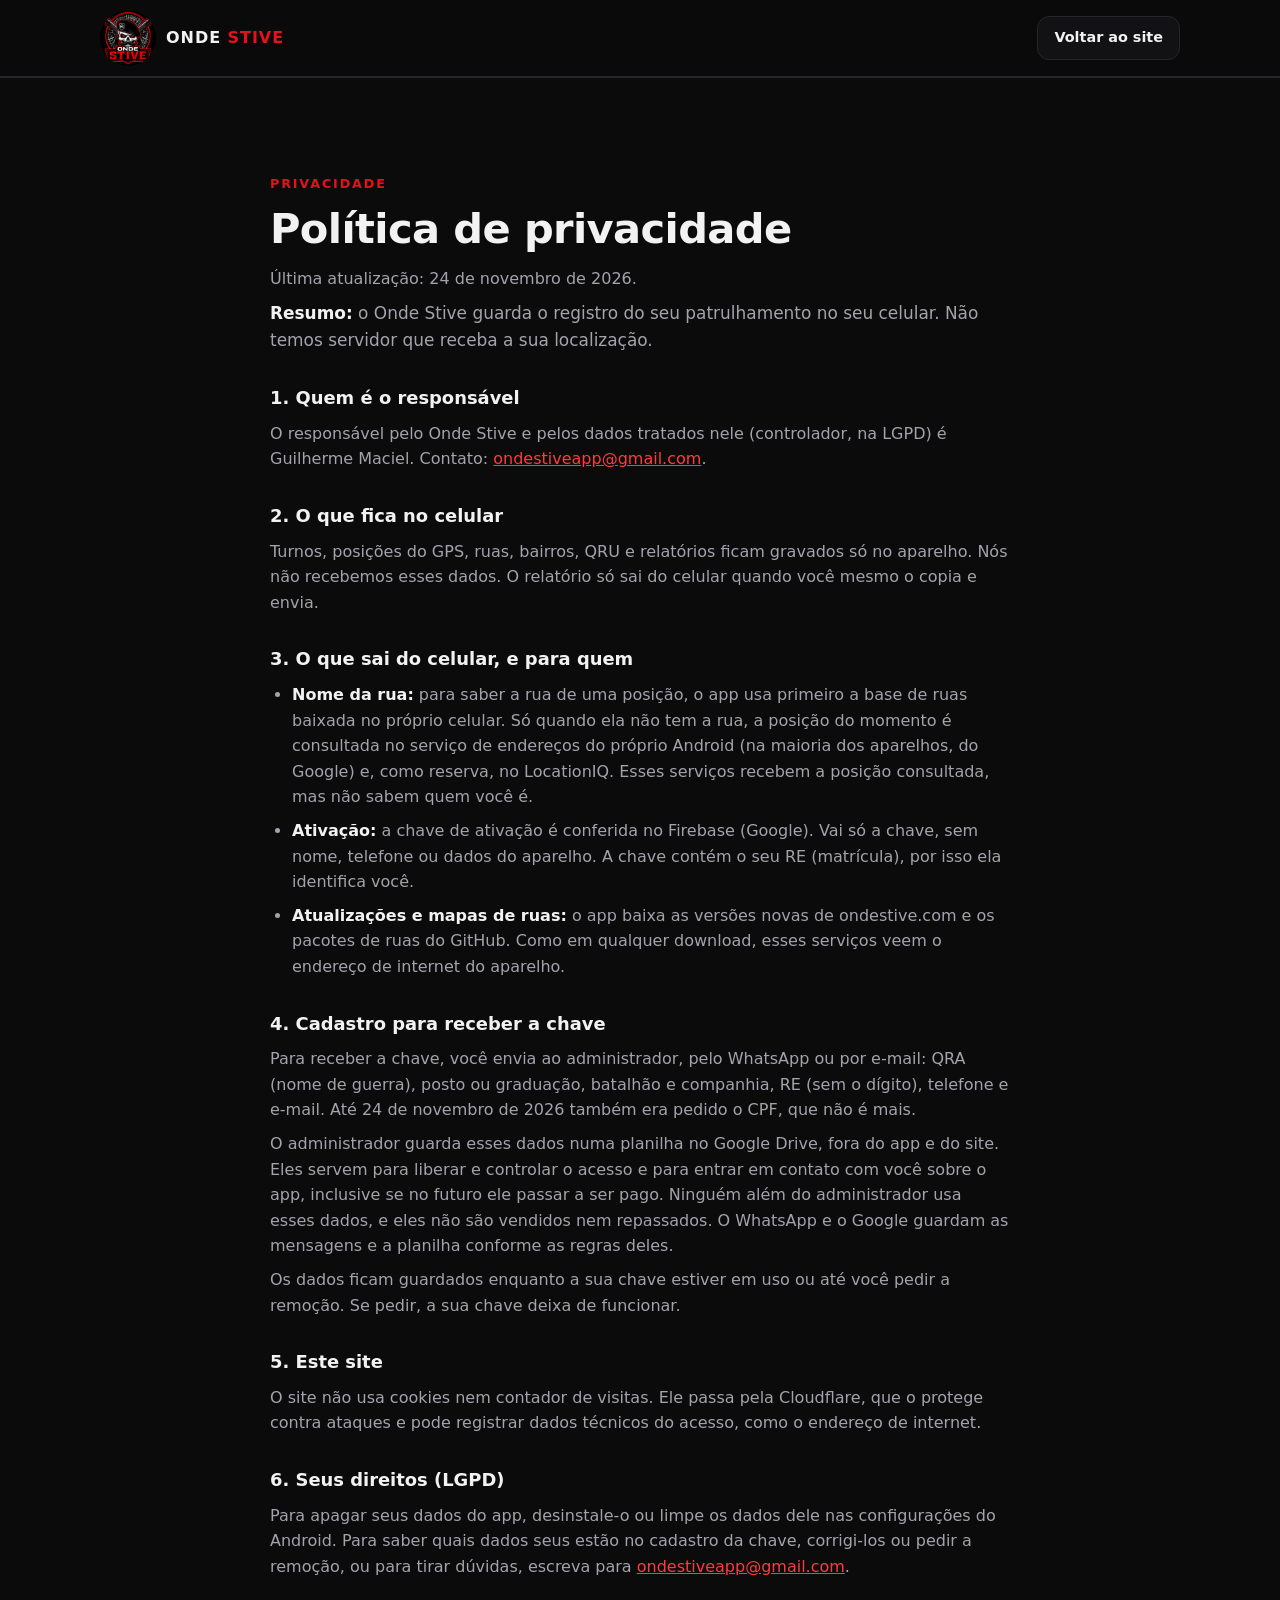
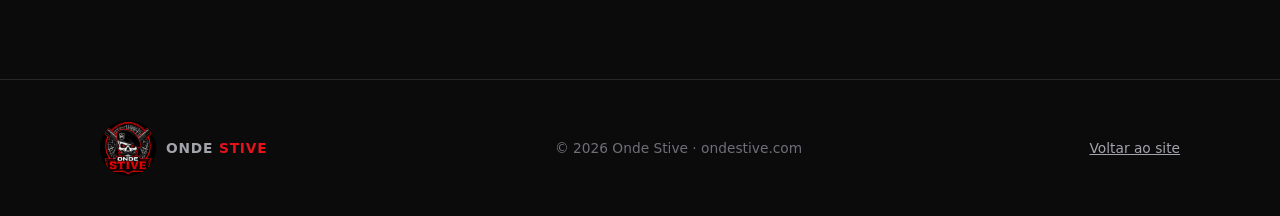
==== privacidade.html @ 18cfd22f "política de privacidade: cadastro da chave, RE e contato futuro" ====
<!DOCTYPE html>
<html lang="pt-BR">
<head>
<meta charset="utf-8">
<meta name="viewport" content="width=device-width, initial-scale=1">
<title>Política de privacidade — Onde Stive</title>
<meta name="description" content="Como o Onde Stive trata os dados: o registro do patrulhamento fica no seu celular.">
<meta name="theme-color" content="#0b0b0c">
<link rel="icon" type="image/png" href="[data-uri]">
<link rel="stylesheet" href="estilo.css?v=2">
</head>
<body>

<header class="nav">
  <div class="wrap">
    <a class="brand" href="/"><img src="[data-uri]" alt=""><span>Onde <b>Stive</b></span></a>
    <div class="nav-cta">
      <a class="btn btn-ghost btn-sm" href="/">Voltar ao site</a>
    </div>
  </div>
</header>

<section class="priv">
  <div class="wrap">
    <span class="kicker">Privacidade</span>
    <h2>Política de privacidade</h2>
    <p>Última atualização: 24 de novembro de 2026.</p>

    <p class="priv-sum"><b>Resumo:</b> o Onde Stive guarda o registro do seu patrulhamento no seu celular. Não temos servidor que receba a sua localização.</p>

    <h3>1. Quem é o responsável</h3>
    <p>O responsável pelo Onde Stive e pelos dados tratados nele (controlador, na LGPD) é Guilherme Maciel. Contato: <a href="mailto:ondestiveapp@gmail.com">ondestiveapp@gmail.com</a>.</p>

    <h3>2. O que fica no celular</h3>
    <p>Turnos, posições do GPS, ruas, bairros, QRU e relatórios ficam gravados só no aparelho. Nós não recebemos esses dados. O relatório só sai do celular quando você mesmo o copia e envia.</p>

    <h3>3. O que sai do celular, e para quem</h3>
    <ul>
      <li><b>Nome da rua:</b> para saber a rua de uma posição, o app usa primeiro a base de ruas baixada no próprio celular. Só quando ela não tem a rua, a posição do momento é consultada no serviço de endereços do próprio Android (na maioria dos aparelhos, do Google) e, como reserva, no LocationIQ. Esses serviços recebem a posição consultada, mas não sabem quem você é.</li>
      <li><b>Ativação:</b> a chave de ativação é conferida no Firebase (Google). Vai só a chave, sem nome, telefone ou dados do aparelho. A chave contém o seu RE (matrícula), por isso ela identifica você.</li>
      <li><b>Atualizações e mapas de ruas:</b> o app baixa as versões novas de ondestive.com e os pacotes de ruas do GitHub. Como em qualquer download, esses serviços veem o endereço de internet do aparelho.</li>
    </ul>

    <h3>4. Cadastro para receber a chave</h3>
    <p>Para receber a chave, você envia ao administrador, pelo WhatsApp ou por e-mail: QRA (nome de guerra), posto ou graduação, batalhão e companhia, RE (sem o dígito), telefone e e-mail. Até 24 de novembro de 2026 também era pedido o CPF, que não é mais.</p>
    <p>O administrador guarda esses dados numa planilha no Google Drive, fora do app e do site. Eles servem para liberar e controlar o acesso e para entrar em contato com você sobre o app, inclusive se no futuro ele passar a ser pago. Ninguém além do administrador usa esses dados, e eles não são vendidos nem repassados. O WhatsApp e o Google guardam as mensagens e a planilha conforme as regras deles.</p>
    <p>Os dados ficam guardados enquanto a sua chave estiver em uso ou até você pedir a remoção. Se pedir, a sua chave deixa de funcionar.</p>

    <h3>5. Este site</h3>
    <p>O site não usa cookies nem contador de visitas. Ele passa pela Cloudflare, que o protege contra ataques e pode registrar dados técnicos do acesso, como o endereço de internet.</p>

    <h3>6. Seus direitos (LGPD)</h3>
    <p>Para apagar seus dados do app, desinstale-o ou limpe os dados dele nas configurações do Android. Para saber quais dados seus estão no cadastro da chave, corrigi-los ou pedir a remoção, ou para tirar dúvidas, escreva para <a href="mailto:ondestiveapp@gmail.com">ondestiveapp@gmail.com</a>.</p>
  </div>
</section>

<footer>
  <div class="wrap">
    <a class="brand" href="/"><img src="[data-uri]" alt=""><span>Onde <b>Stive</b></span></a>
    <div>© <span id="ano">2026</span> Onde Stive · ondestive.com</div>
    <div><a href="/">Voltar ao site</a></div>
  </div>
</footer>
<script src="site.js?v=2"></script>
</body>
</html>
---- estilo.css ----
:root{
  --bg:#0b0b0c; --bg2:#121214; --card:#17171a; --line:#26262b;
  --red:#e3121b; --red2:#ff3b3b; --redsoft:rgba(227,18,27,.12);
  --text:#f2f2f3; --muted:#a3a3ab; --dim:#6f6f78;
  --radius:16px;
  --mono:ui-monospace,SFMono-Regular,Menlo,Consolas,monospace;
}
*{box-sizing:border-box;margin:0;padding:0}
html{scroll-behavior:smooth}
body{background:var(--bg);color:var(--text);font-family:system-ui,-apple-system,"Segoe UI",Roboto,Arial,sans-serif;line-height:1.6;-webkit-font-smoothing:antialiased}
a{color:inherit}
img{max-width:100%;display:block}
.wrap{max-width:1120px;margin:0 auto;padding:0 20px}

/* NAV */
header.nav{position:sticky;top:0;z-index:50;background:rgba(11,11,12,.86);backdrop-filter:blur(10px);border-bottom:1px solid var(--line)}
.nav .wrap{display:flex;align-items:center;justify-content:space-between;height:76px}
.brand{display:flex;align-items:center;gap:10px;text-decoration:none;font-weight:900;letter-spacing:.06em;text-transform:uppercase}
.brand img{width:56px;height:56px;border-radius:50%}
.brand span b{color:var(--red)}
.nav nav{display:flex;gap:26px}
.nav nav a{text-decoration:none;color:var(--muted);font-size:.94rem;font-weight:500}
.nav nav a:hover{color:var(--text)}
.btn{display:inline-flex;align-items:center;gap:10px;padding:14px 24px;border-radius:12px;font-weight:700;text-decoration:none;border:1px solid transparent;transition:.2s;font-size:1rem;cursor:pointer}
.btn-red{background:var(--red);color:#fff;box-shadow:0 10px 30px -10px rgba(227,18,27,.7)}
.btn-red:hover{background:var(--red2);transform:translateY(-1px)}
.btn-ghost{border-color:var(--line);color:var(--text);background:var(--bg2)}
.btn-ghost:hover{border-color:#3a3a42}
.btn-sm{padding:9px 16px;font-size:.9rem}
@media(max-width:820px){.nav nav{display:none}}
.nav-cta{display:flex;gap:8px}
@media(max-width:480px){.brand img{width:48px;height:48px}.nav-cta .btn-red{display:none}.nav-cta .btn-sm{padding:8px 12px;font-size:.85rem}}

/* HERO */
.hero{position:relative;overflow:hidden;padding:72px 0 80px}
.hero::before{content:"";position:absolute;inset:0;background:
  radial-gradient(600px 400px at 85% 20%,rgba(227,18,27,.22),transparent 70%),
  repeating-linear-gradient(0deg,transparent 0 47px,rgba(255,255,255,.035) 47px 48px),
  repeating-linear-gradient(90deg,transparent 0 47px,rgba(255,255,255,.035) 47px 48px);pointer-events:none}
.hero .wrap{position:relative;display:grid;grid-template-columns:1.1fr .9fr;gap:56px;align-items:center}
.tag{display:inline-flex;align-items:center;gap:8px;padding:6px 12px;border:1px solid rgba(227,18,27,.45);background:var(--redsoft);color:#ffb3b3;border-radius:999px;font-size:.8rem;font-weight:600;letter-spacing:.04em;text-transform:uppercase}
.dot{width:8px;height:8px;border-radius:50%;background:var(--red2);box-shadow:0 0 0 0 rgba(255,59,59,.7);animation:pulse 1.8s infinite}
@keyframes pulse{70%{box-shadow:0 0 0 10px rgba(255,59,59,0)}100%{box-shadow:0 0 0 0 rgba(255,59,59,0)}}
h1{font-size:clamp(2.3rem,5.4vw,3.9rem);line-height:1.05;font-weight:900;letter-spacing:-.02em;margin:18px 0 18px}
h1 em{font-style:normal;color:var(--red)}
.lead{font-size:1.15rem;color:var(--muted);max-width:540px}
.cta{display:flex;flex-wrap:wrap;gap:12px;margin:30px 0 16px}
.meta{font-size:.86rem;color:var(--dim)}
.meta b{color:var(--muted);font-weight:600}

/* PHONE */
.phone{width:300px;margin:0 auto;border-radius:42px;padding:12px;background:#1c1c20;border:1px solid #2e2e35;box-shadow:0 40px 80px -30px rgba(0,0,0,.9),0 0 0 6px #0e0e10}
.screen{border-radius:32px;background:#0f0f11;overflow:hidden;min-height:560px;position:relative}
.notch{height:26px;display:flex;justify-content:center;align-items:center}
.notch i{width:90px;height:20px;background:#000;border-radius:0 0 14px 14px;display:block;margin-top:-6px}
.scr{padding:14px 16px 18px;font-size:.82rem}
.scr-top{display:flex;justify-content:space-between;align-items:center;margin-bottom:14px}
.live{display:flex;align-items:center;gap:7px;color:#ff9c9c;font-weight:700;font-size:.78rem;letter-spacing:.05em;text-transform:uppercase}
.timer{font-family:var(--mono);color:var(--muted);font-size:.8rem}
.panel{background:#18181c;border:1px solid #26262c;border-radius:14px;padding:12px 13px;margin-bottom:10px}
.panel small{display:block;color:var(--dim);font-size:.66rem;letter-spacing:.08em;text-transform:uppercase;font-weight:700;margin-bottom:3px}
.panel .big{font-weight:800;font-size:1.02rem}
.panel .sub{color:var(--muted);font-size:.74rem}
.panel.red{border-color:rgba(227,18,27,.5);background:linear-gradient(180deg,rgba(227,18,27,.14),rgba(227,18,27,.04))}
.row2{display:grid;grid-template-columns:1fr 1fr;gap:10px}
.hours{list-style:none}
.hours li{display:flex;justify-content:space-between;gap:8px;padding:6px 0;border-bottom:1px dashed #2a2a30;font-size:.76rem}
.hours li:last-child{border:0}
.hours span:first-child{font-family:var(--mono);color:var(--red2);flex:0 0 auto}
.hours span:last-child{color:var(--muted);text-align:right}
.scr-btn{margin-top:12px;background:var(--red);color:#fff;text-align:center;font-weight:800;border-radius:12px;padding:11px;font-size:.84rem}

/* SECTIONS */
section{padding:92px 0;border-top:1px solid var(--line)}
.kicker{color:var(--red);font-weight:800;letter-spacing:.14em;text-transform:uppercase;font-size:.8rem}
h2{font-size:clamp(1.8rem,3.6vw,2.6rem);line-height:1.12;font-weight:900;letter-spacing:-.015em;margin:10px 0 14px}
.sec-lead{color:var(--muted);max-width:640px;font-size:1.06rem}
.grid3{display:grid;grid-template-columns:repeat(3,1fr);gap:18px;margin-top:44px}
.grid2{display:grid;grid-template-columns:1fr 1fr;gap:18px}
.card{background:var(--card);border:1px solid var(--line);border-radius:var(--radius);padding:26px;transition:.25s}
.card:hover{border-color:#3a2a2b;transform:translateY(-2px)}
.ico{width:46px;height:46px;border-radius:12px;background:var(--redsoft);border:1px solid rgba(227,18,27,.35);display:grid;place-items:center;margin-bottom:16px}
.ico svg{width:24px;height:24px;stroke:var(--red2);fill:none;stroke-width:2;stroke-linecap:round;stroke-linejoin:round}
.card h3{font-size:1.12rem;margin-bottom:6px}
.card p{color:var(--muted);font-size:.96rem}

/* STEPS */
.steps{counter-reset:s;display:grid;gap:14px;margin-top:44px}
.step{display:grid;grid-template-columns:64px 1fr;gap:18px;align-items:start;background:var(--card);border:1px solid var(--line);border-radius:var(--radius);padding:22px}
.step::before{counter-increment:s;content:counter(s,decimal-leading-zero);font-family:var(--mono);font-weight:800;font-size:1.5rem;color:var(--red);border-right:1px solid var(--line);height:100%;display:flex;align-items:center}
.step h3{font-size:1.08rem;margin-bottom:4px}
.step p{color:var(--muted);font-size:.96rem}

/* QRU */
.qru-wrap{display:grid;grid-template-columns:1fr 1fr;gap:48px;align-items:center}
.paper{background:#f4f1ea;color:#1b1b1b;border-radius:10px;padding:26px 24px;font-family:var(--mono);font-size:.8rem;line-height:1.7;box-shadow:0 30px 60px -25px rgba(0,0,0,.9);transform:rotate(-1.2deg);position:relative}
.paper::after{content:"EXEMPLO";position:absolute;top:18px;right:18px;border:2px solid #c0121a;color:#c0121a;padding:2px 8px;font-weight:800;font-size:.7rem;letter-spacing:.12em;transform:rotate(8deg);opacity:.75}
.paper h4{font-size:.95rem;letter-spacing:.12em;text-align:center;border-bottom:2px solid #1b1b1b;padding-bottom:8px;margin-bottom:12px}
.paper .sep{border-top:1px dashed #9a958a;margin:10px 0}
.paper b{font-weight:800}
.checks{list-style:none;margin-top:24px;display:grid;gap:12px}
.checks li{display:flex;gap:12px;color:var(--muted)}
.checks li::before{content:"";flex:0 0 22px;height:22px;border-radius:6px;background:var(--redsoft) url("data:image/svg+xml,%3Csvg xmlns='http://www.w3.org/2000/svg' viewBox='0 0 24 24' fill='none' stroke='%23ff3b3b' stroke-width='3' stroke-linecap='round' stroke-linejoin='round'%3E%3Cpath d='M5 12l5 5L20 7'/%3E%3C/svg%3E") center/14px no-repeat;border:1px solid rgba(227,18,27,.35);margin-top:2px}
.checks b{color:var(--text)}

/* REGIONS */
.chips{display:flex;flex-wrap:wrap;gap:10px;margin-top:28px}
.chip{padding:9px 15px;border-radius:999px;background:var(--bg2);border:1px solid var(--line);font-size:.92rem;font-weight:600}
.chip.on{border-color:rgba(227,18,27,.5);background:var(--redsoft)}
.note{margin-top:18px;color:var(--dim);font-size:.88rem}

/* INSTALL */
.install{background:linear-gradient(135deg,#1a0b0c,#121214 60%);border:1px solid #3a1c1e;border-radius:24px;padding:44px;display:grid;grid-template-columns:1fr 1fr;gap:40px}
.install ol{list-style:none;counter-reset:i;display:grid;gap:14px}
.install li{counter-increment:i;display:flex;gap:14px;color:var(--muted)}
.install li::before{content:counter(i);flex:0 0 28px;height:28px;border-radius:50%;background:var(--red);color:#fff;font-weight:800;display:grid;place-items:center;font-size:.85rem}
.install li b{color:var(--text)}
.dl-box{background:rgba(0,0,0,.35);border:1px solid var(--line);border-radius:18px;padding:28px;text-align:center;align-self:start}
.dl-box img{width:110px;height:110px;border-radius:50%;margin:0 auto 14px}
.dl-box .ver{font-family:var(--mono);color:var(--muted);font-size:.88rem;margin:6px 0 20px}
.dl-box .btn{width:100%;justify-content:center}
.dl-box small{display:block;color:var(--dim);margin-top:14px;font-size:.8rem}

/* FAQ */
.faq{margin-top:40px;display:grid;gap:12px;max-width:820px}
details{background:var(--card);border:1px solid var(--line);border-radius:14px;padding:0 22px}
details[open]{border-color:#3a2a2b}
summary{cursor:pointer;list-style:none;padding:18px 0;font-weight:700;display:flex;justify-content:space-between;gap:16px}
summary::-webkit-details-marker{display:none}
summary::after{content:"+";color:var(--red);font-size:1.4rem;line-height:1;transition:.2s}
details[open] summary::after{transform:rotate(45deg)}
details p{color:var(--muted);padding-bottom:18px;font-size:.96rem}

/* FOOTER */
footer{border-top:1px solid var(--line);padding:40px 0;color:var(--dim);font-size:.86rem}
footer .wrap{display:flex;flex-wrap:wrap;gap:20px;justify-content:space-between;align-items:center}
footer a{color:var(--muted)}

@media(max-width:900px){
  .hero .wrap,.qru-wrap,.install{grid-template-columns:1fr}
  .grid3{grid-template-columns:1fr 1fr}
  .install{padding:28px}
  .hero{padding:48px 0 64px}
}
@media(max-width:600px){
  .grid3,.grid2{grid-template-columns:1fr}
  section{padding:68px 0}
  .step{grid-template-columns:48px 1fr;gap:12px;padding:18px}
  .step::before{font-size:1.15rem}
  .phone{width:280px}
}
.panel .big.rua{font-size:.86rem}
.panel .big.hora{font-size:.86rem;font-family:var(--mono)}
.dl-box strong.nome{font-size:1.2rem}
.priv .wrap{max-width:780px}
.priv h3{font-size:1.12rem;margin:30px 0 8px}
.priv p,.priv li{color:var(--muted);margin:8px 0}
.priv ul{list-style:disc;padding-left:22px}
.priv b{color:var(--text)}
.priv a{color:var(--red2);text-decoration:underline}
.priv-sum{font-size:1.06rem}
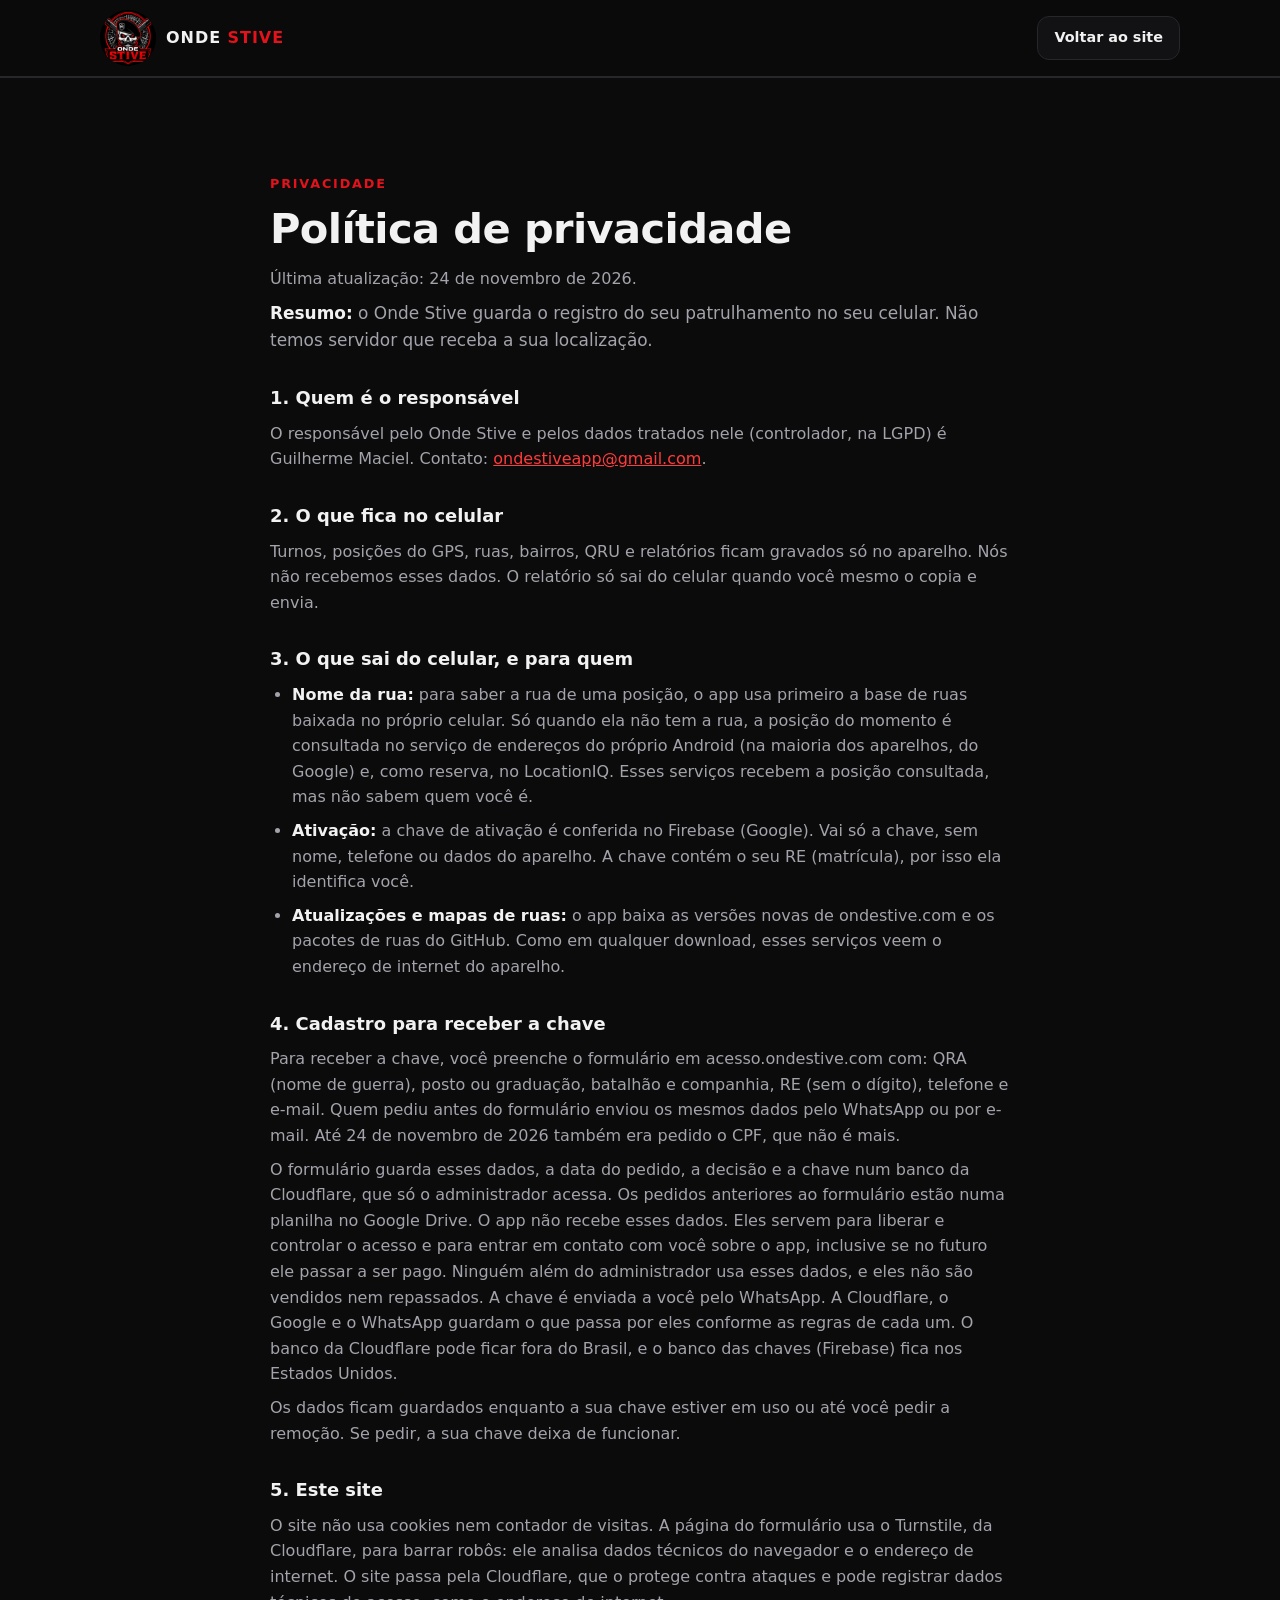
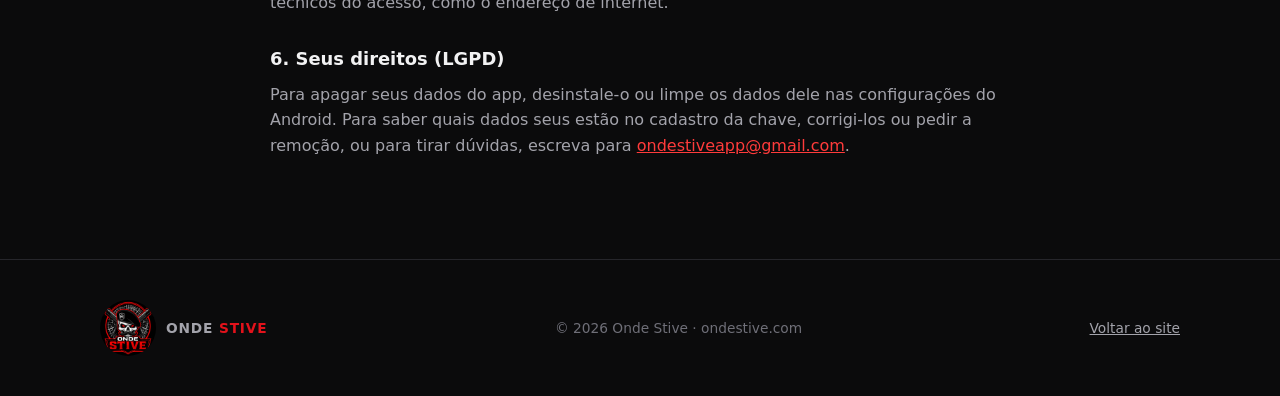
==== commit c5d286aa: "política de privacidade: formulário e painel" ====
--- a/privacidade.html
+++ b/privacidade.html
@@ -42,12 +42,12 @@
     </ul>
 
     <h3>4. Cadastro para receber a chave</h3>
-    <p>Para receber a chave, você envia ao administrador, pelo WhatsApp ou por e-mail: QRA (nome de guerra), posto ou graduação, batalhão e companhia, RE (sem o dígito), telefone e e-mail. Até 24 de novembro de 2026 também era pedido o CPF, que não é mais.</p>
-    <p>O administrador guarda esses dados numa planilha no Google Drive, fora do app e do site. Eles servem para liberar e controlar o acesso e para entrar em contato com você sobre o app, inclusive se no futuro ele passar a ser pago. Ninguém além do administrador usa esses dados, e eles não são vendidos nem repassados. O WhatsApp e o Google guardam as mensagens e a planilha conforme as regras deles.</p>
+    <p>Para receber a chave, você preenche o formulário em acesso.ondestive.com com: QRA (nome de guerra), posto ou graduação, batalhão e companhia, RE (sem o dígito), telefone e e-mail. Quem pediu antes do formulário enviou os mesmos dados pelo WhatsApp ou por e-mail. Até 24 de novembro de 2026 também era pedido o CPF, que não é mais.</p>
+    <p>O formulário guarda esses dados, a data do pedido, a decisão e a chave num banco da Cloudflare, que só o administrador acessa. Os pedidos anteriores ao formulário estão numa planilha no Google Drive. O app não recebe esses dados. Eles servem para liberar e controlar o acesso e para entrar em contato com você sobre o app, inclusive se no futuro ele passar a ser pago. Ninguém além do administrador usa esses dados, e eles não são vendidos nem repassados. A chave é enviada a você pelo WhatsApp. A Cloudflare, o Google e o WhatsApp guardam o que passa por eles conforme as regras de cada um. O banco da Cloudflare pode ficar fora do Brasil, e o banco das chaves (Firebase) fica nos Estados Unidos.</p>
     <p>Os dados ficam guardados enquanto a sua chave estiver em uso ou até você pedir a remoção. Se pedir, a sua chave deixa de funcionar.</p>
 
     <h3>5. Este site</h3>
-    <p>O site não usa cookies nem contador de visitas. Ele passa pela Cloudflare, que o protege contra ataques e pode registrar dados técnicos do acesso, como o endereço de internet.</p>
+    <p>O site não usa cookies nem contador de visitas. A página do formulário usa o Turnstile, da Cloudflare, para barrar robôs: ele analisa dados técnicos do navegador e o endereço de internet. O site passa pela Cloudflare, que o protege contra ataques e pode registrar dados técnicos do acesso, como o endereço de internet.</p>
 
     <h3>6. Seus direitos (LGPD)</h3>
     <p>Para apagar seus dados do app, desinstale-o ou limpe os dados dele nas configurações do Android. Para saber quais dados seus estão no cadastro da chave, corrigi-los ou pedir a remoção, ou para tirar dúvidas, escreva para <a href="mailto:ondestiveapp@gmail.com">ondestiveapp@gmail.com</a>.</p>
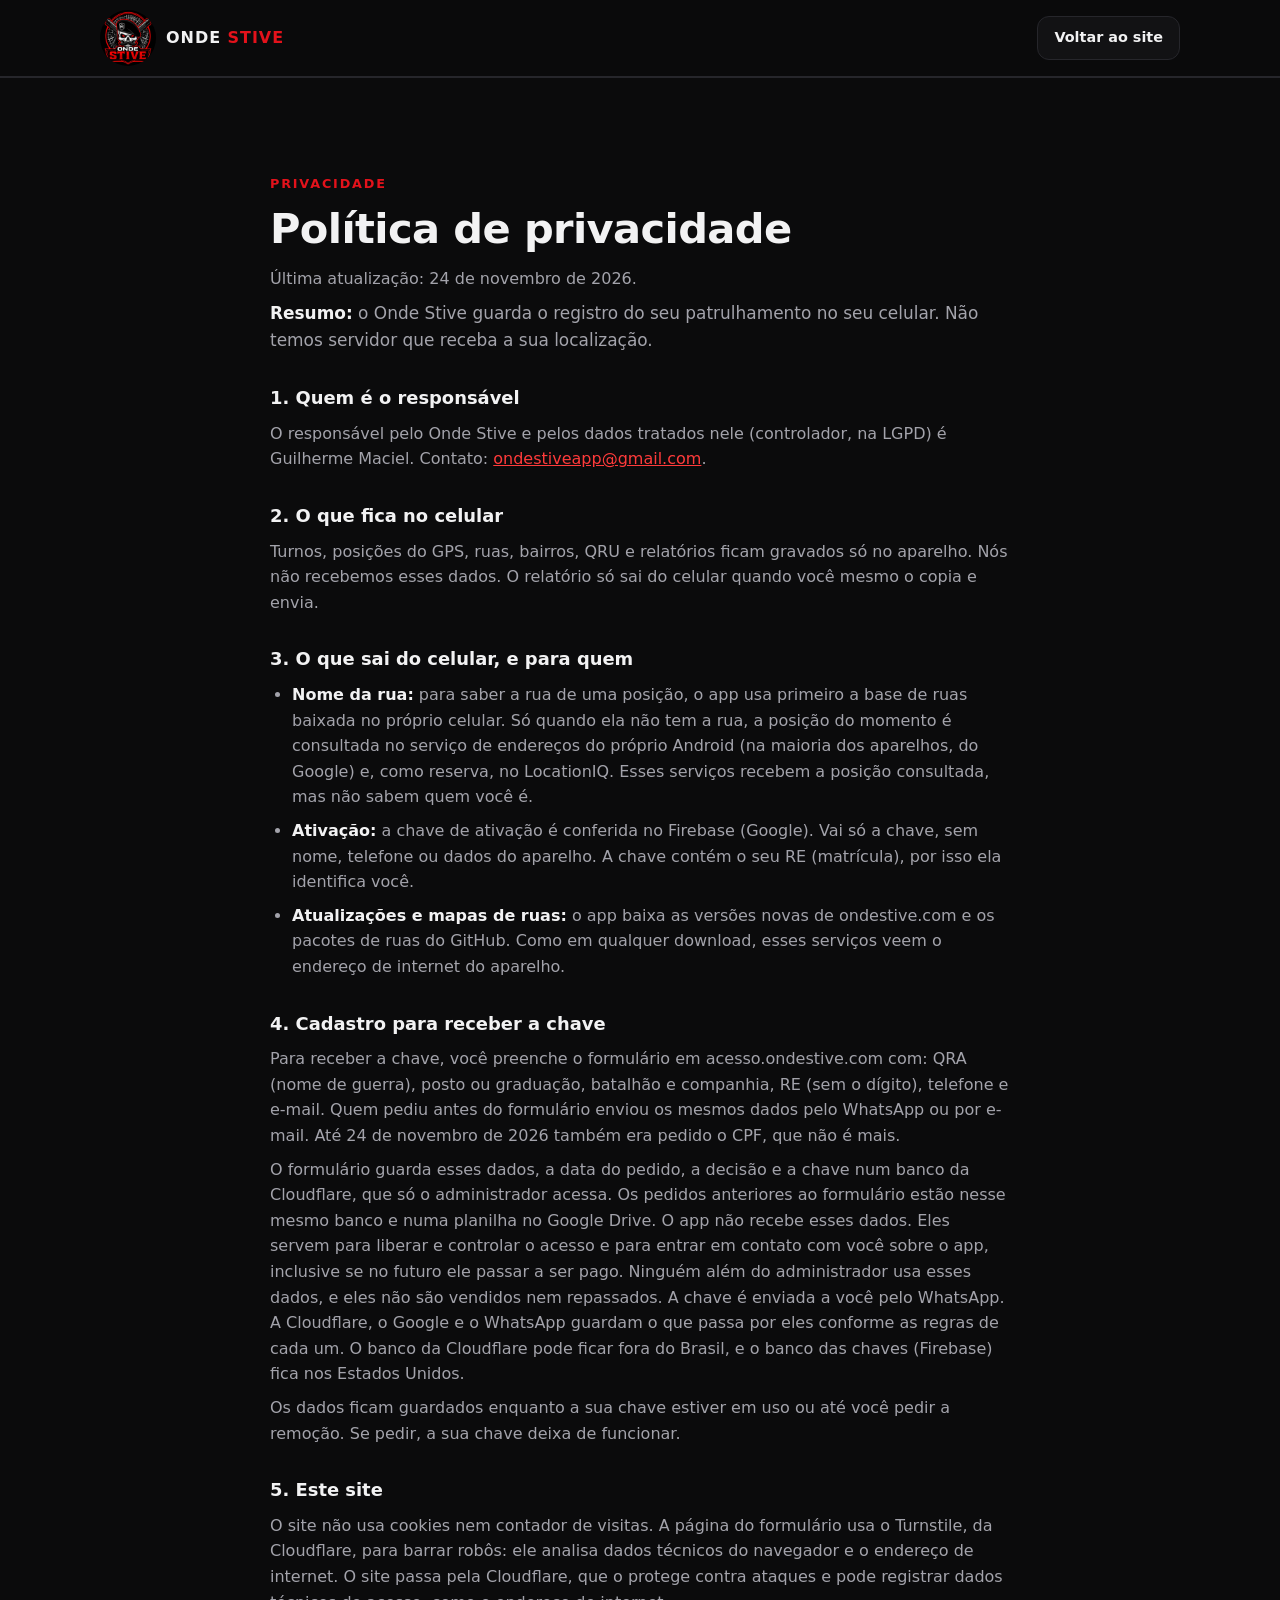
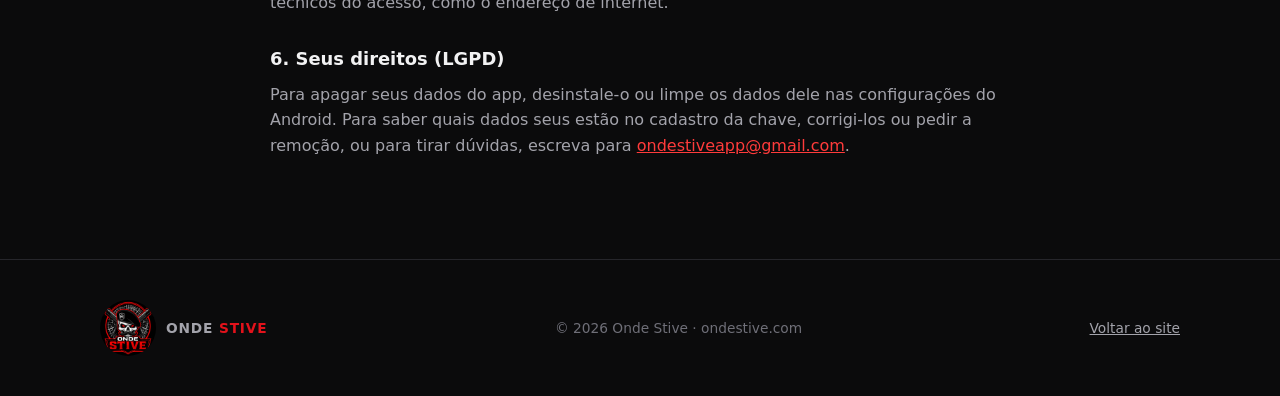
==== commit ac3ad541: "política: pedidos antigos também no banco" ====
--- a/privacidade.html
+++ b/privacidade.html
@@ -43,7 +43,7 @@
 
     <h3>4. Cadastro para receber a chave</h3>
     <p>Para receber a chave, você preenche o formulário em acesso.ondestive.com com: QRA (nome de guerra), posto ou graduação, batalhão e companhia, RE (sem o dígito), telefone e e-mail. Quem pediu antes do formulário enviou os mesmos dados pelo WhatsApp ou por e-mail. Até 24 de novembro de 2026 também era pedido o CPF, que não é mais.</p>
-    <p>O formulário guarda esses dados, a data do pedido, a decisão e a chave num banco da Cloudflare, que só o administrador acessa. Os pedidos anteriores ao formulário estão numa planilha no Google Drive. O app não recebe esses dados. Eles servem para liberar e controlar o acesso e para entrar em contato com você sobre o app, inclusive se no futuro ele passar a ser pago. Ninguém além do administrador usa esses dados, e eles não são vendidos nem repassados. A chave é enviada a você pelo WhatsApp. A Cloudflare, o Google e o WhatsApp guardam o que passa por eles conforme as regras de cada um. O banco da Cloudflare pode ficar fora do Brasil, e o banco das chaves (Firebase) fica nos Estados Unidos.</p>
+    <p>O formulário guarda esses dados, a data do pedido, a decisão e a chave num banco da Cloudflare, que só o administrador acessa. Os pedidos anteriores ao formulário estão nesse mesmo banco e numa planilha no Google Drive. O app não recebe esses dados. Eles servem para liberar e controlar o acesso e para entrar em contato com você sobre o app, inclusive se no futuro ele passar a ser pago. Ninguém além do administrador usa esses dados, e eles não são vendidos nem repassados. A chave é enviada a você pelo WhatsApp. A Cloudflare, o Google e o WhatsApp guardam o que passa por eles conforme as regras de cada um. O banco da Cloudflare pode ficar fora do Brasil, e o banco das chaves (Firebase) fica nos Estados Unidos.</p>
     <p>Os dados ficam guardados enquanto a sua chave estiver em uso ou até você pedir a remoção. Se pedir, a sua chave deixa de funcionar.</p>
 
     <h3>5. Este site</h3>
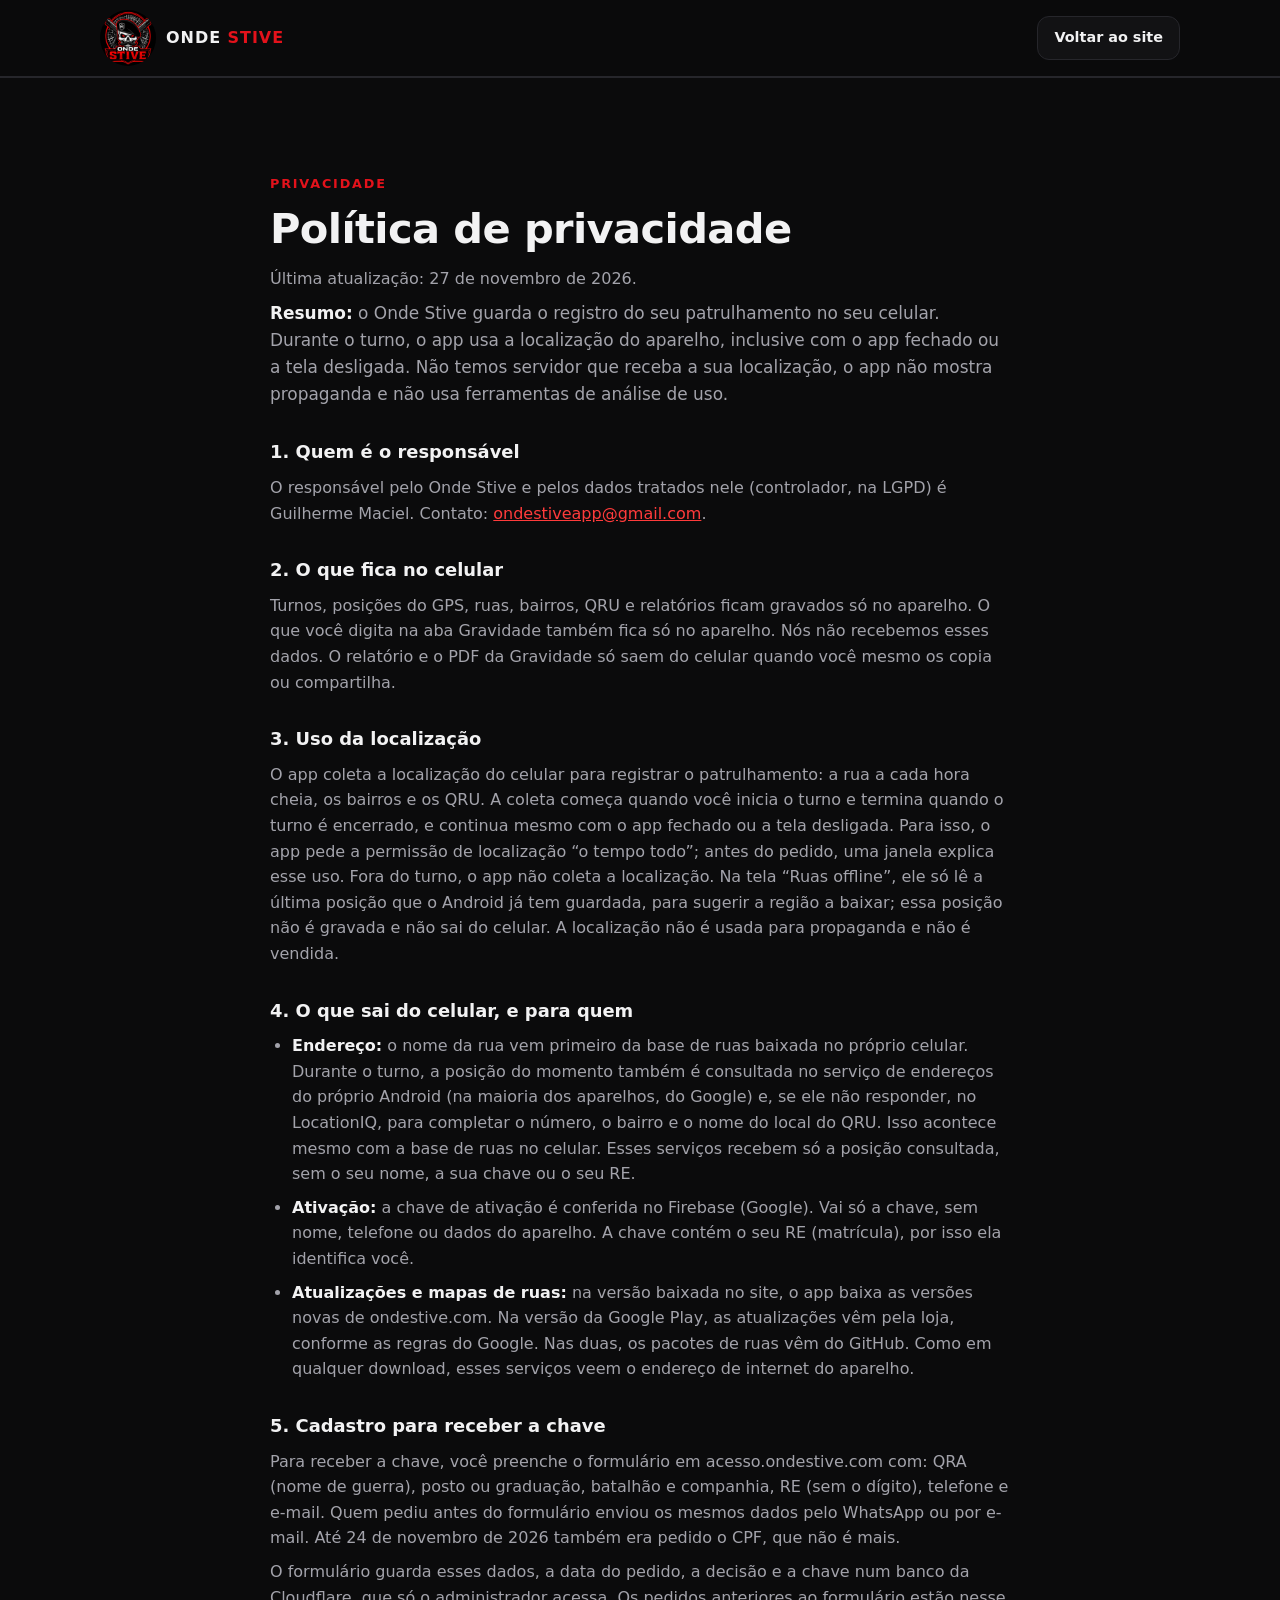
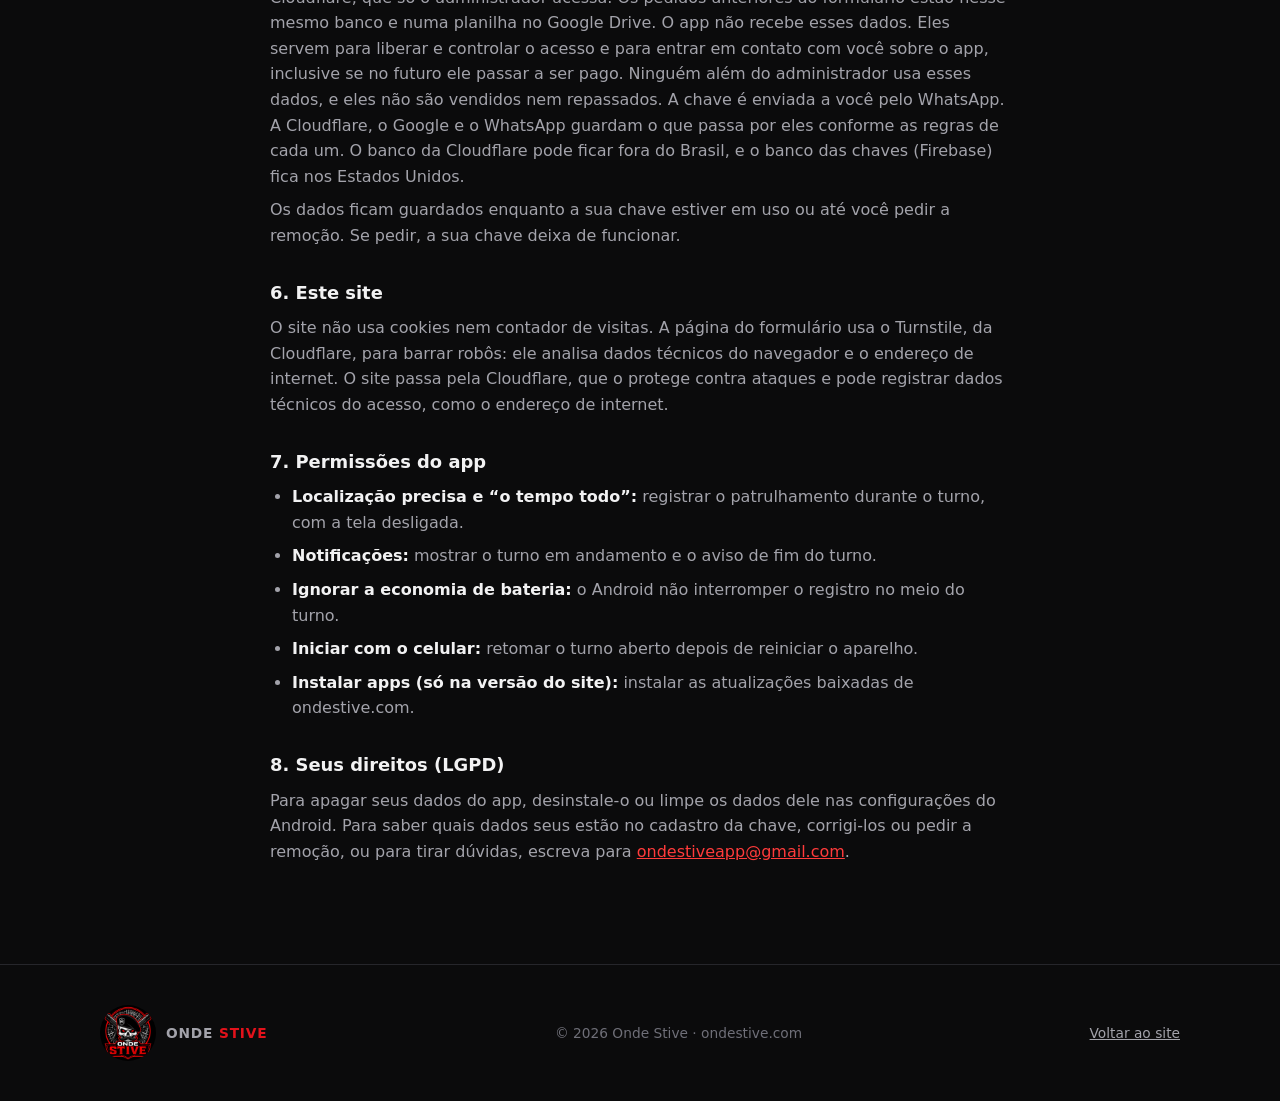
==== commit b305ae7a: "política: uso da localização e permissões do app (Google Play)" ====
--- a/privacidade.html
+++ b/privacidade.html
@@ -24,32 +24,44 @@
   <div class="wrap">
     <span class="kicker">Privacidade</span>
     <h2>Política de privacidade</h2>
-    <p>Última atualização: 24 de novembro de 2026.</p>
+    <p>Última atualização: 27 de novembro de 2026.</p>
 
-    <p class="priv-sum"><b>Resumo:</b> o Onde Stive guarda o registro do seu patrulhamento no seu celular. Não temos servidor que receba a sua localização.</p>
+    <p class="priv-sum"><b>Resumo:</b> o Onde Stive guarda o registro do seu patrulhamento no seu celular. Durante o turno, o app usa a localização do aparelho, inclusive com o app fechado ou a tela desligada. Não temos servidor que receba a sua localização, o app não mostra propaganda e não usa ferramentas de análise de uso.</p>
 
     <h3>1. Quem é o responsável</h3>
     <p>O responsável pelo Onde Stive e pelos dados tratados nele (controlador, na LGPD) é Guilherme Maciel. Contato: <a href="mailto:ondestiveapp@gmail.com">ondestiveapp@gmail.com</a>.</p>
 
     <h3>2. O que fica no celular</h3>
-    <p>Turnos, posições do GPS, ruas, bairros, QRU e relatórios ficam gravados só no aparelho. Nós não recebemos esses dados. O relatório só sai do celular quando você mesmo o copia e envia.</p>
+    <p>Turnos, posições do GPS, ruas, bairros, QRU e relatórios ficam gravados só no aparelho. O que você digita na aba Gravidade também fica só no aparelho. Nós não recebemos esses dados. O relatório e o PDF da Gravidade só saem do celular quando você mesmo os copia ou compartilha.</p>
 
-    <h3>3. O que sai do celular, e para quem</h3>
+    <h3>3. Uso da localização</h3>
+    <p>O app coleta a localização do celular para registrar o patrulhamento: a rua a cada hora cheia, os bairros e os QRU. A coleta começa quando você inicia o turno e termina quando o turno é encerrado, e continua mesmo com o app fechado ou a tela desligada. Para isso, o app pede a permissão de localização “o tempo todo”; antes do pedido, uma janela explica esse uso. Fora do turno, o app não coleta a localização. Na tela “Ruas offline”, ele só lê a última posição que o Android já tem guardada, para sugerir a região a baixar; essa posição não é gravada e não sai do celular. A localização não é usada para propaganda e não é vendida.</p>
+
+    <h3>4. O que sai do celular, e para quem</h3>
     <ul>
-      <li><b>Nome da rua:</b> para saber a rua de uma posição, o app usa primeiro a base de ruas baixada no próprio celular. Só quando ela não tem a rua, a posição do momento é consultada no serviço de endereços do próprio Android (na maioria dos aparelhos, do Google) e, como reserva, no LocationIQ. Esses serviços recebem a posição consultada, mas não sabem quem você é.</li>
+      <li><b>Endereço:</b> o nome da rua vem primeiro da base de ruas baixada no próprio celular. Durante o turno, a posição do momento também é consultada no serviço de endereços do próprio Android (na maioria dos aparelhos, do Google) e, se ele não responder, no LocationIQ, para completar o número, o bairro e o nome do local do QRU. Isso acontece mesmo com a base de ruas no celular. Esses serviços recebem só a posição consultada, sem o seu nome, a sua chave ou o seu RE.</li>
       <li><b>Ativação:</b> a chave de ativação é conferida no Firebase (Google). Vai só a chave, sem nome, telefone ou dados do aparelho. A chave contém o seu RE (matrícula), por isso ela identifica você.</li>
-      <li><b>Atualizações e mapas de ruas:</b> o app baixa as versões novas de ondestive.com e os pacotes de ruas do GitHub. Como em qualquer download, esses serviços veem o endereço de internet do aparelho.</li>
+      <li><b>Atualizações e mapas de ruas:</b> na versão baixada no site, o app baixa as versões novas de ondestive.com. Na versão da Google Play, as atualizações vêm pela loja, conforme as regras do Google. Nas duas, os pacotes de ruas vêm do GitHub. Como em qualquer download, esses serviços veem o endereço de internet do aparelho.</li>
     </ul>
 
-    <h3>4. Cadastro para receber a chave</h3>
+    <h3>5. Cadastro para receber a chave</h3>
     <p>Para receber a chave, você preenche o formulário em acesso.ondestive.com com: QRA (nome de guerra), posto ou graduação, batalhão e companhia, RE (sem o dígito), telefone e e-mail. Quem pediu antes do formulário enviou os mesmos dados pelo WhatsApp ou por e-mail. Até 24 de novembro de 2026 também era pedido o CPF, que não é mais.</p>
     <p>O formulário guarda esses dados, a data do pedido, a decisão e a chave num banco da Cloudflare, que só o administrador acessa. Os pedidos anteriores ao formulário estão nesse mesmo banco e numa planilha no Google Drive. O app não recebe esses dados. Eles servem para liberar e controlar o acesso e para entrar em contato com você sobre o app, inclusive se no futuro ele passar a ser pago. Ninguém além do administrador usa esses dados, e eles não são vendidos nem repassados. A chave é enviada a você pelo WhatsApp. A Cloudflare, o Google e o WhatsApp guardam o que passa por eles conforme as regras de cada um. O banco da Cloudflare pode ficar fora do Brasil, e o banco das chaves (Firebase) fica nos Estados Unidos.</p>
     <p>Os dados ficam guardados enquanto a sua chave estiver em uso ou até você pedir a remoção. Se pedir, a sua chave deixa de funcionar.</p>
 
-    <h3>5. Este site</h3>
+    <h3>6. Este site</h3>
     <p>O site não usa cookies nem contador de visitas. A página do formulário usa o Turnstile, da Cloudflare, para barrar robôs: ele analisa dados técnicos do navegador e o endereço de internet. O site passa pela Cloudflare, que o protege contra ataques e pode registrar dados técnicos do acesso, como o endereço de internet.</p>
 
-    <h3>6. Seus direitos (LGPD)</h3>
+    <h3>7. Permissões do app</h3>
+    <ul>
+      <li><b>Localização precisa e “o tempo todo”:</b> registrar o patrulhamento durante o turno, com a tela desligada.</li>
+      <li><b>Notificações:</b> mostrar o turno em andamento e o aviso de fim do turno.</li>
+      <li><b>Ignorar a economia de bateria:</b> o Android não interromper o registro no meio do turno.</li>
+      <li><b>Iniciar com o celular:</b> retomar o turno aberto depois de reiniciar o aparelho.</li>
+      <li><b>Instalar apps (só na versão do site):</b> instalar as atualizações baixadas de ondestive.com.</li>
+    </ul>
+
+    <h3>8. Seus direitos (LGPD)</h3>
     <p>Para apagar seus dados do app, desinstale-o ou limpe os dados dele nas configurações do Android. Para saber quais dados seus estão no cadastro da chave, corrigi-los ou pedir a remoção, ou para tirar dúvidas, escreva para <a href="mailto:ondestiveapp@gmail.com">ondestiveapp@gmail.com</a>.</p>
   </div>
 </section>
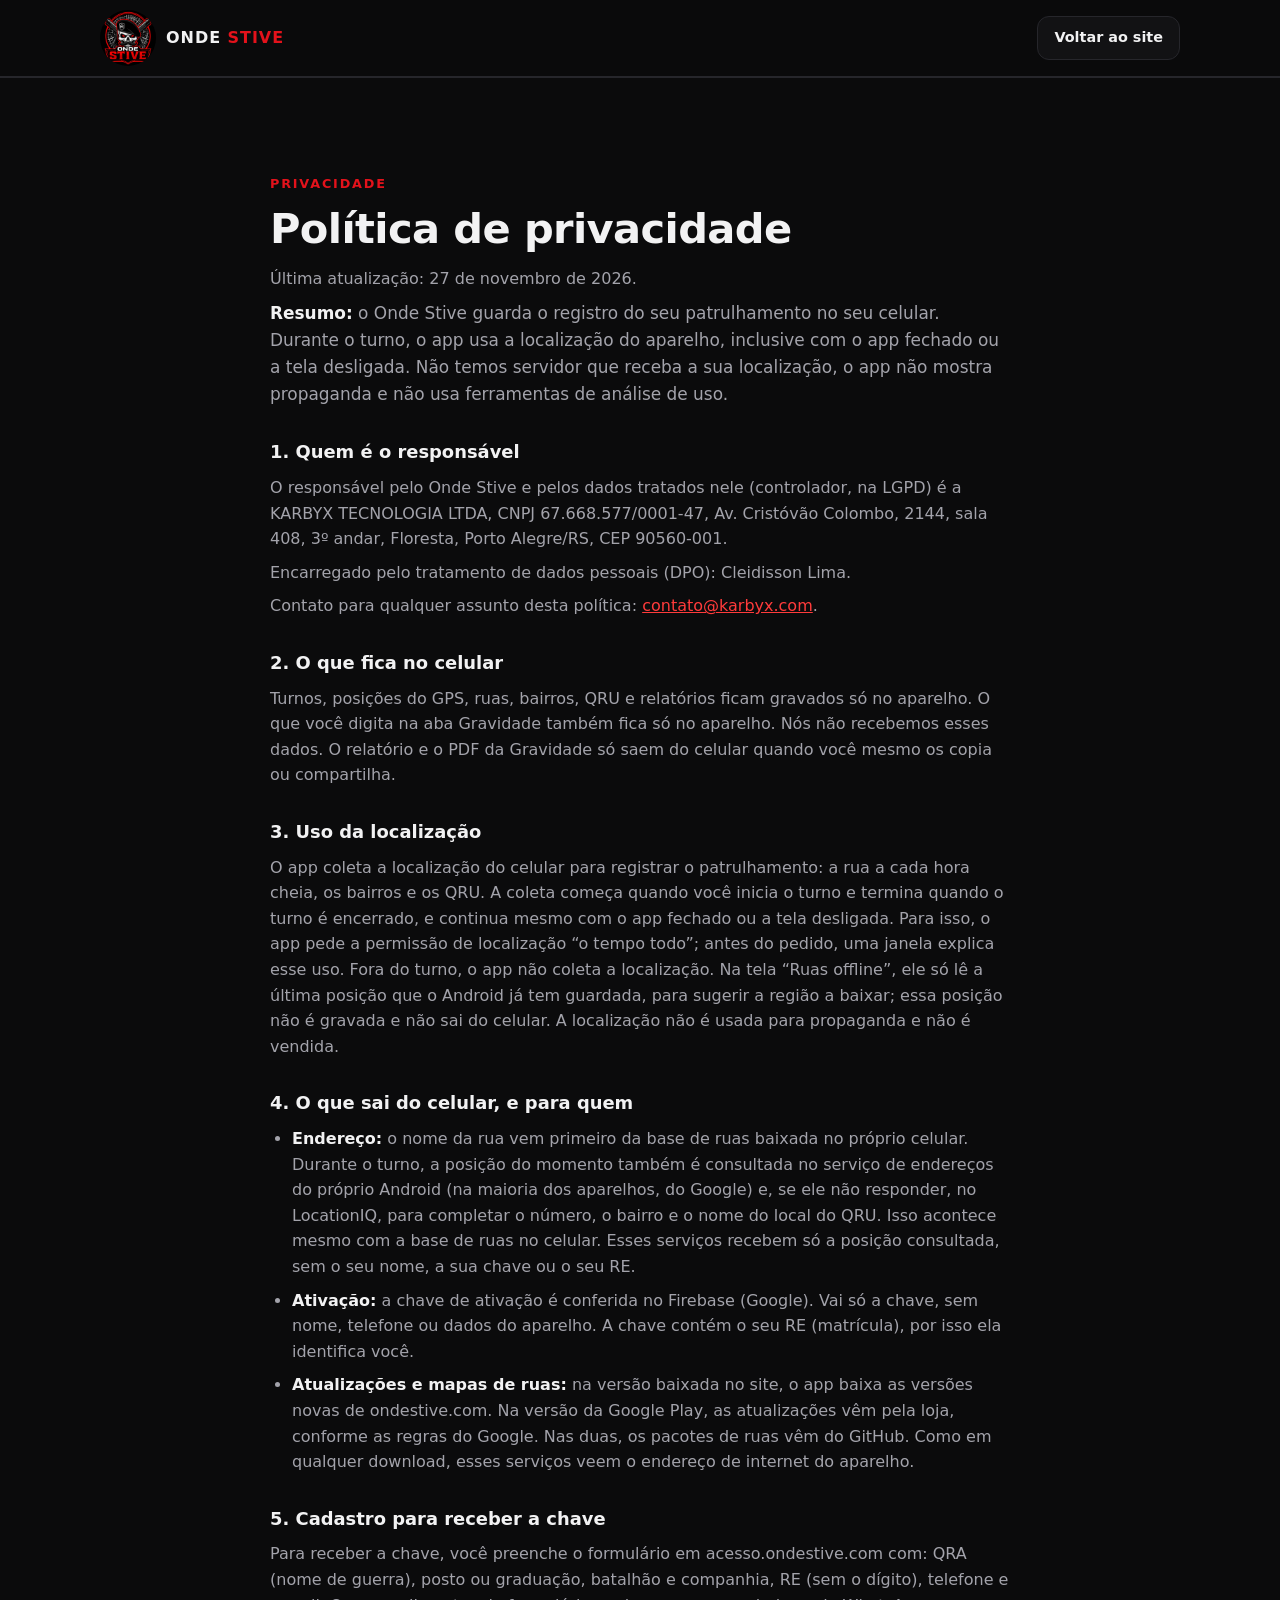
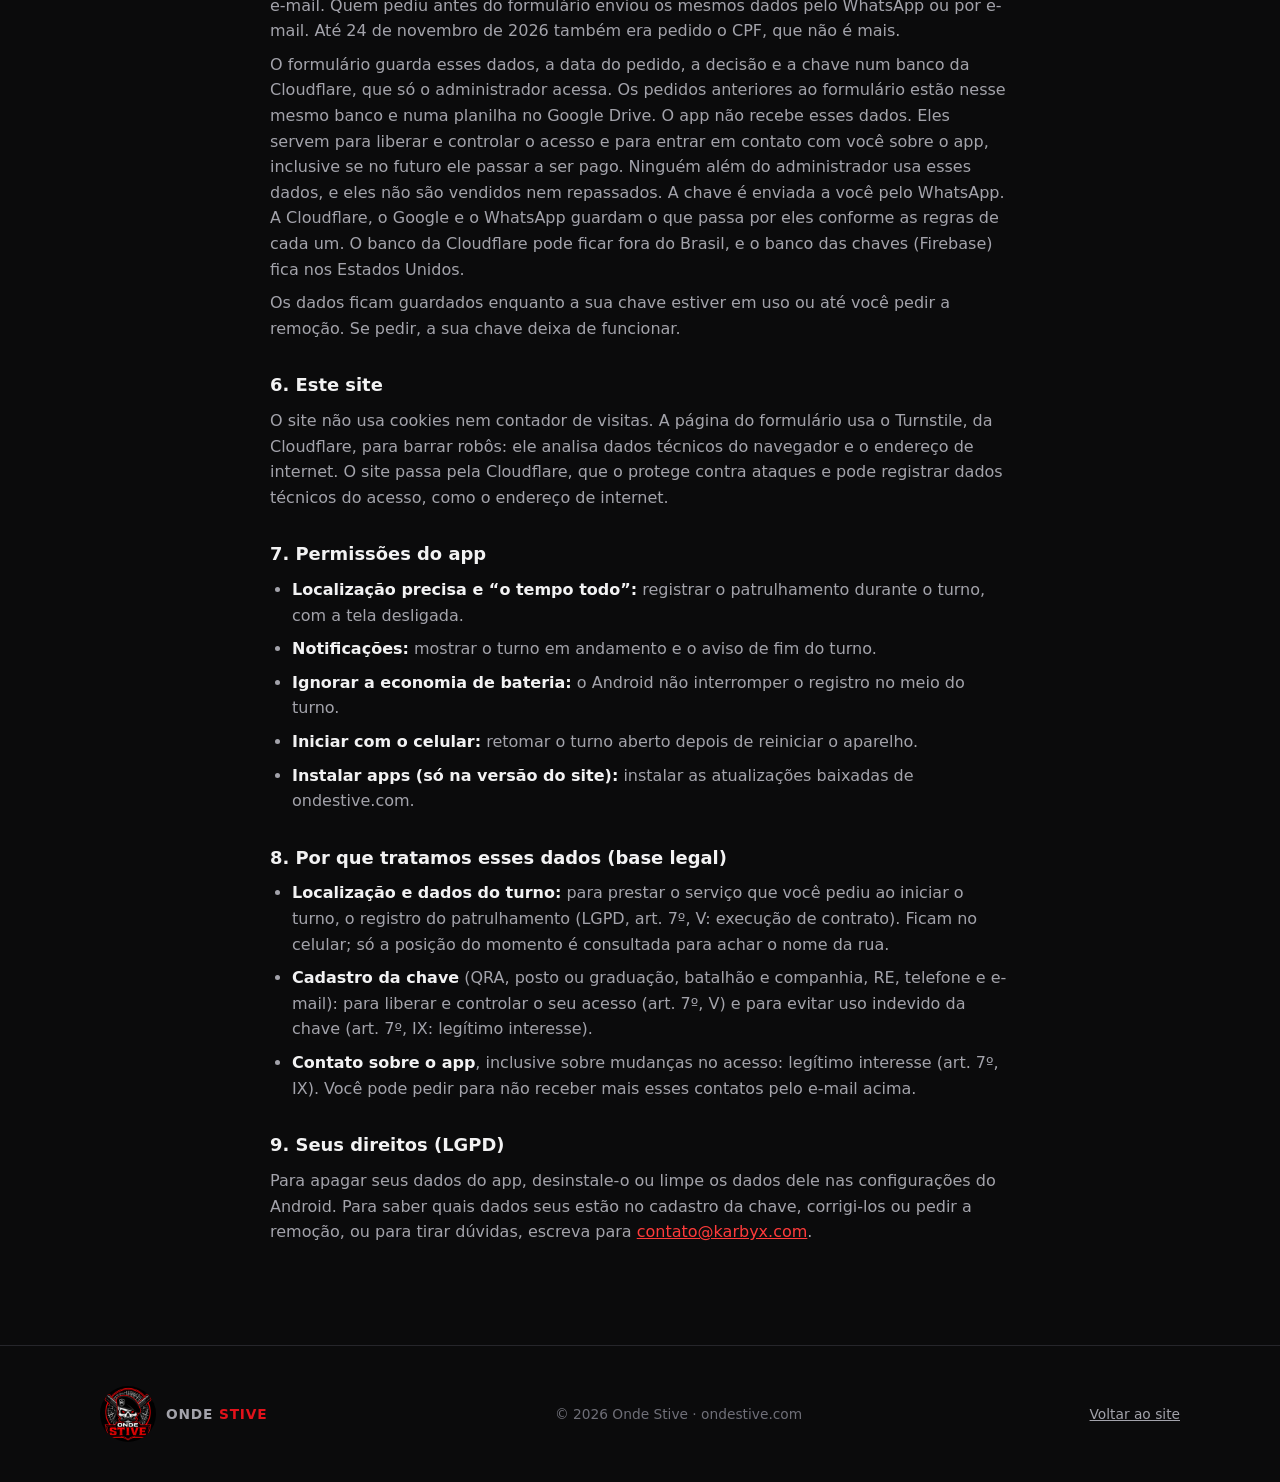
==== commit 687ccd14: "política: responsável KARBYX, contato e base legal" ====
--- a/privacidade.html
+++ b/privacidade.html
@@ -29,7 +29,9 @@
     <p class="priv-sum"><b>Resumo:</b> o Onde Stive guarda o registro do seu patrulhamento no seu celular. Durante o turno, o app usa a localização do aparelho, inclusive com o app fechado ou a tela desligada. Não temos servidor que receba a sua localização, o app não mostra propaganda e não usa ferramentas de análise de uso.</p>
 
     <h3>1. Quem é o responsável</h3>
-    <p>O responsável pelo Onde Stive e pelos dados tratados nele (controlador, na LGPD) é Guilherme Maciel. Contato: <a href="mailto:ondestiveapp@gmail.com">ondestiveapp@gmail.com</a>.</p>
+    <p>O responsável pelo Onde Stive e pelos dados tratados nele (controlador, na LGPD) é a KARBYX TECNOLOGIA LTDA, CNPJ 67.668.577/0001-47, Av. Cristóvão Colombo, 2144, sala 408, 3º andar, Floresta, Porto Alegre/RS, CEP 90560-001.</p>
+    <p>Encarregado pelo tratamento de dados pessoais (DPO): Cleidisson Lima.</p>
+    <p>Contato para qualquer assunto desta política: <a href="mailto:contato@karbyx.com">contato@karbyx.com</a>.</p>
 
     <h3>2. O que fica no celular</h3>
     <p>Turnos, posições do GPS, ruas, bairros, QRU e relatórios ficam gravados só no aparelho. O que você digita na aba Gravidade também fica só no aparelho. Nós não recebemos esses dados. O relatório e o PDF da Gravidade só saem do celular quando você mesmo os copia ou compartilha.</p>
@@ -61,8 +63,15 @@
       <li><b>Instalar apps (só na versão do site):</b> instalar as atualizações baixadas de ondestive.com.</li>
     </ul>
 
-    <h3>8. Seus direitos (LGPD)</h3>
-    <p>Para apagar seus dados do app, desinstale-o ou limpe os dados dele nas configurações do Android. Para saber quais dados seus estão no cadastro da chave, corrigi-los ou pedir a remoção, ou para tirar dúvidas, escreva para <a href="mailto:ondestiveapp@gmail.com">ondestiveapp@gmail.com</a>.</p>
+    <h3>8. Por que tratamos esses dados (base legal)</h3>
+    <ul>
+      <li><b>Localização e dados do turno:</b> para prestar o serviço que você pediu ao iniciar o turno, o registro do patrulhamento (LGPD, art. 7º, V: execução de contrato). Ficam no celular; só a posição do momento é consultada para achar o nome da rua.</li>
+      <li><b>Cadastro da chave</b> (QRA, posto ou graduação, batalhão e companhia, RE, telefone e e-mail): para liberar e controlar o seu acesso (art. 7º, V) e para evitar uso indevido da chave (art. 7º, IX: legítimo interesse).</li>
+      <li><b>Contato sobre o app</b>, inclusive sobre mudanças no acesso: legítimo interesse (art. 7º, IX). Você pode pedir para não receber mais esses contatos pelo e-mail acima.</li>
+    </ul>
+
+    <h3>9. Seus direitos (LGPD)</h3>
+    <p>Para apagar seus dados do app, desinstale-o ou limpe os dados dele nas configurações do Android. Para saber quais dados seus estão no cadastro da chave, corrigi-los ou pedir a remoção, ou para tirar dúvidas, escreva para <a href="mailto:contato@karbyx.com">contato@karbyx.com</a>.</p>
   </div>
 </section>
 
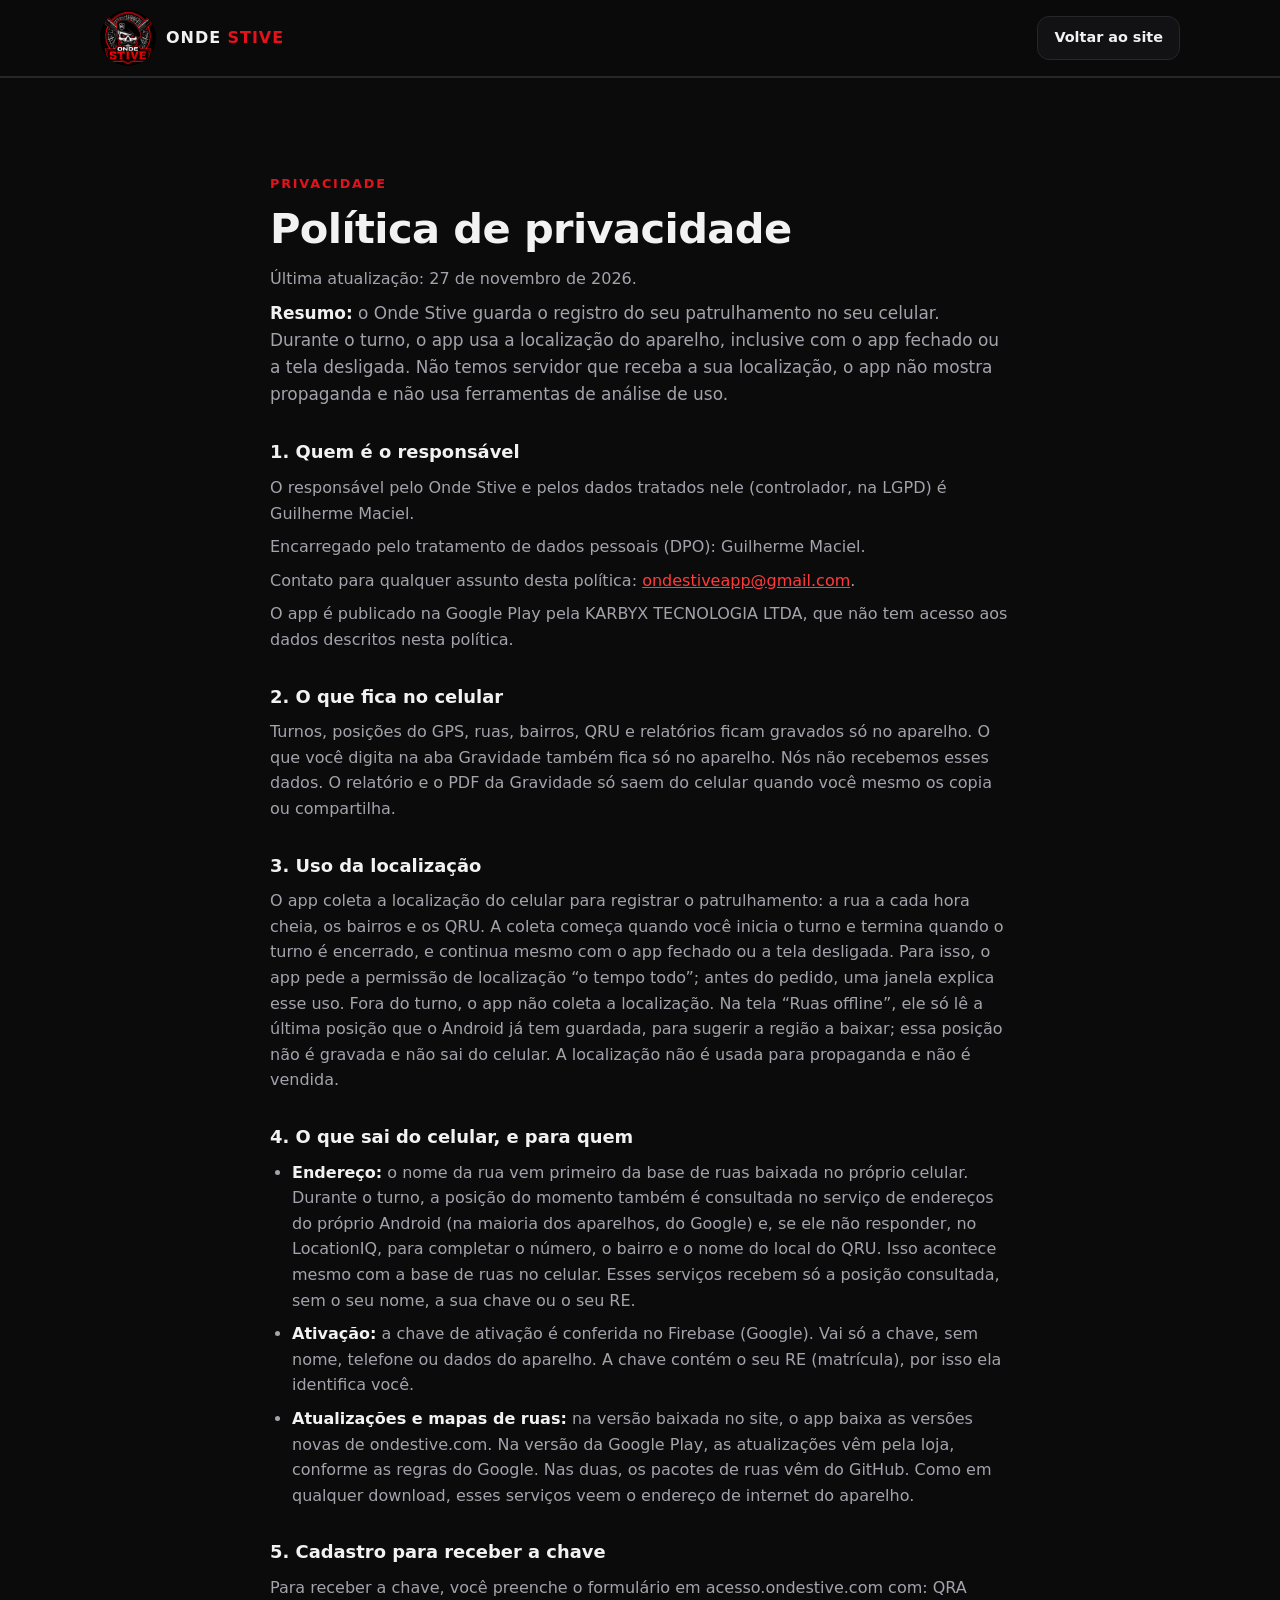
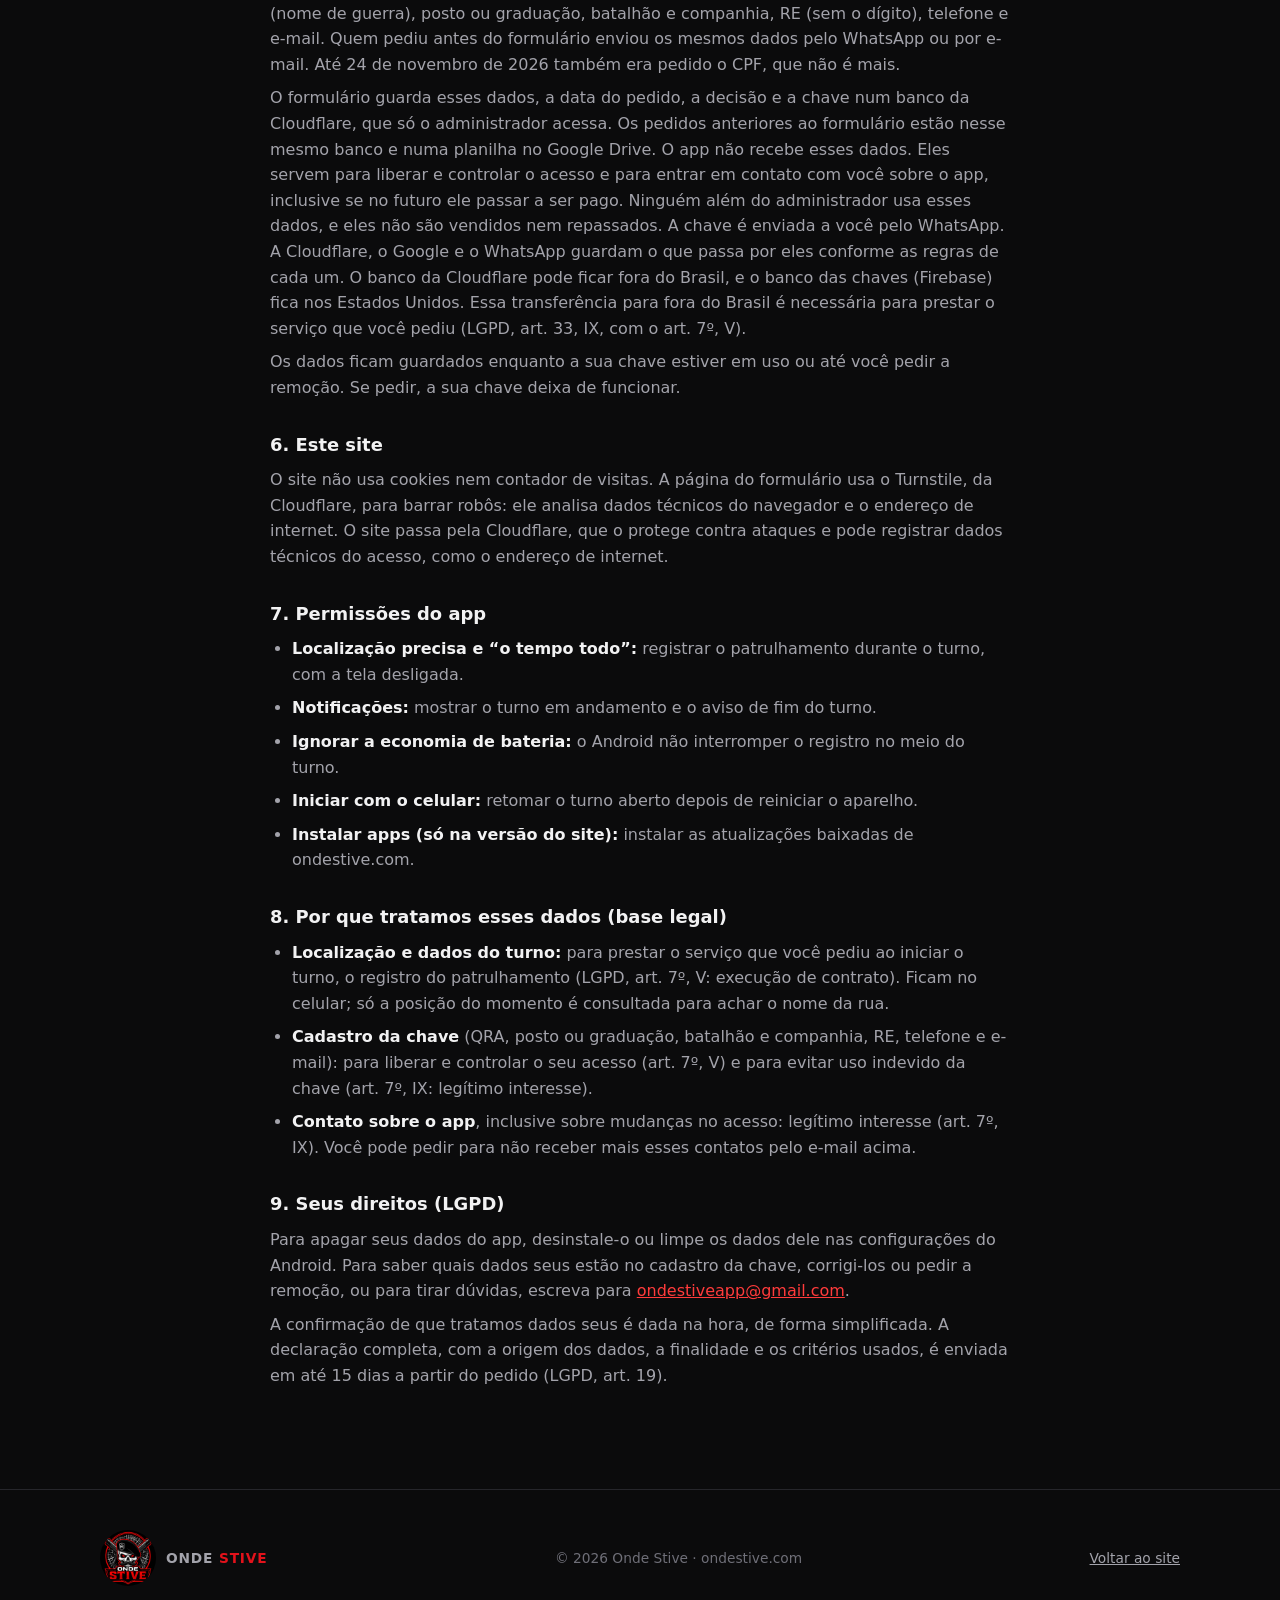
==== commit 2f4bcbff: "política: Guilherme Maciel controlador e encarregado, KARBYX só publica, transferência e prazo" ====
--- a/privacidade.html
+++ b/privacidade.html
@@ -29,9 +29,10 @@
     <p class="priv-sum"><b>Resumo:</b> o Onde Stive guarda o registro do seu patrulhamento no seu celular. Durante o turno, o app usa a localização do aparelho, inclusive com o app fechado ou a tela desligada. Não temos servidor que receba a sua localização, o app não mostra propaganda e não usa ferramentas de análise de uso.</p>
 
     <h3>1. Quem é o responsável</h3>
-    <p>O responsável pelo Onde Stive e pelos dados tratados nele (controlador, na LGPD) é a KARBYX TECNOLOGIA LTDA, CNPJ 67.668.577/0001-47, Av. Cristóvão Colombo, 2144, sala 408, 3º andar, Floresta, Porto Alegre/RS, CEP 90560-001.</p>
-    <p>Encarregado pelo tratamento de dados pessoais (DPO): Cleidisson Lima.</p>
-    <p>Contato para qualquer assunto desta política: <a href="mailto:contato@karbyx.com">contato@karbyx.com</a>.</p>
+    <p>O responsável pelo Onde Stive e pelos dados tratados nele (controlador, na LGPD) é Guilherme Maciel.</p>
+    <p>Encarregado pelo tratamento de dados pessoais (DPO): Guilherme Maciel.</p>
+    <p>Contato para qualquer assunto desta política: <a href="mailto:ondestiveapp@gmail.com">ondestiveapp@gmail.com</a>.</p>
+    <p>O app é publicado na Google Play pela KARBYX TECNOLOGIA LTDA, que não tem acesso aos dados descritos nesta política.</p>
 
     <h3>2. O que fica no celular</h3>
     <p>Turnos, posições do GPS, ruas, bairros, QRU e relatórios ficam gravados só no aparelho. O que você digita na aba Gravidade também fica só no aparelho. Nós não recebemos esses dados. O relatório e o PDF da Gravidade só saem do celular quando você mesmo os copia ou compartilha.</p>
@@ -48,7 +49,7 @@
 
     <h3>5. Cadastro para receber a chave</h3>
     <p>Para receber a chave, você preenche o formulário em acesso.ondestive.com com: QRA (nome de guerra), posto ou graduação, batalhão e companhia, RE (sem o dígito), telefone e e-mail. Quem pediu antes do formulário enviou os mesmos dados pelo WhatsApp ou por e-mail. Até 24 de novembro de 2026 também era pedido o CPF, que não é mais.</p>
-    <p>O formulário guarda esses dados, a data do pedido, a decisão e a chave num banco da Cloudflare, que só o administrador acessa. Os pedidos anteriores ao formulário estão nesse mesmo banco e numa planilha no Google Drive. O app não recebe esses dados. Eles servem para liberar e controlar o acesso e para entrar em contato com você sobre o app, inclusive se no futuro ele passar a ser pago. Ninguém além do administrador usa esses dados, e eles não são vendidos nem repassados. A chave é enviada a você pelo WhatsApp. A Cloudflare, o Google e o WhatsApp guardam o que passa por eles conforme as regras de cada um. O banco da Cloudflare pode ficar fora do Brasil, e o banco das chaves (Firebase) fica nos Estados Unidos.</p>
+    <p>O formulário guarda esses dados, a data do pedido, a decisão e a chave num banco da Cloudflare, que só o administrador acessa. Os pedidos anteriores ao formulário estão nesse mesmo banco e numa planilha no Google Drive. O app não recebe esses dados. Eles servem para liberar e controlar o acesso e para entrar em contato com você sobre o app, inclusive se no futuro ele passar a ser pago. Ninguém além do administrador usa esses dados, e eles não são vendidos nem repassados. A chave é enviada a você pelo WhatsApp. A Cloudflare, o Google e o WhatsApp guardam o que passa por eles conforme as regras de cada um. O banco da Cloudflare pode ficar fora do Brasil, e o banco das chaves (Firebase) fica nos Estados Unidos. Essa transferência para fora do Brasil é necessária para prestar o serviço que você pediu (LGPD, art. 33, IX, com o art. 7º, V).</p>
     <p>Os dados ficam guardados enquanto a sua chave estiver em uso ou até você pedir a remoção. Se pedir, a sua chave deixa de funcionar.</p>
 
     <h3>6. Este site</h3>
@@ -71,7 +72,8 @@
     </ul>
 
     <h3>9. Seus direitos (LGPD)</h3>
-    <p>Para apagar seus dados do app, desinstale-o ou limpe os dados dele nas configurações do Android. Para saber quais dados seus estão no cadastro da chave, corrigi-los ou pedir a remoção, ou para tirar dúvidas, escreva para <a href="mailto:contato@karbyx.com">contato@karbyx.com</a>.</p>
+    <p>Para apagar seus dados do app, desinstale-o ou limpe os dados dele nas configurações do Android. Para saber quais dados seus estão no cadastro da chave, corrigi-los ou pedir a remoção, ou para tirar dúvidas, escreva para <a href="mailto:ondestiveapp@gmail.com">ondestiveapp@gmail.com</a>.</p>
+    <p>A confirmação de que tratamos dados seus é dada na hora, de forma simplificada. A declaração completa, com a origem dos dados, a finalidade e os critérios usados, é enviada em até 15 dias a partir do pedido (LGPD, art. 19).</p>
   </div>
 </section>
 
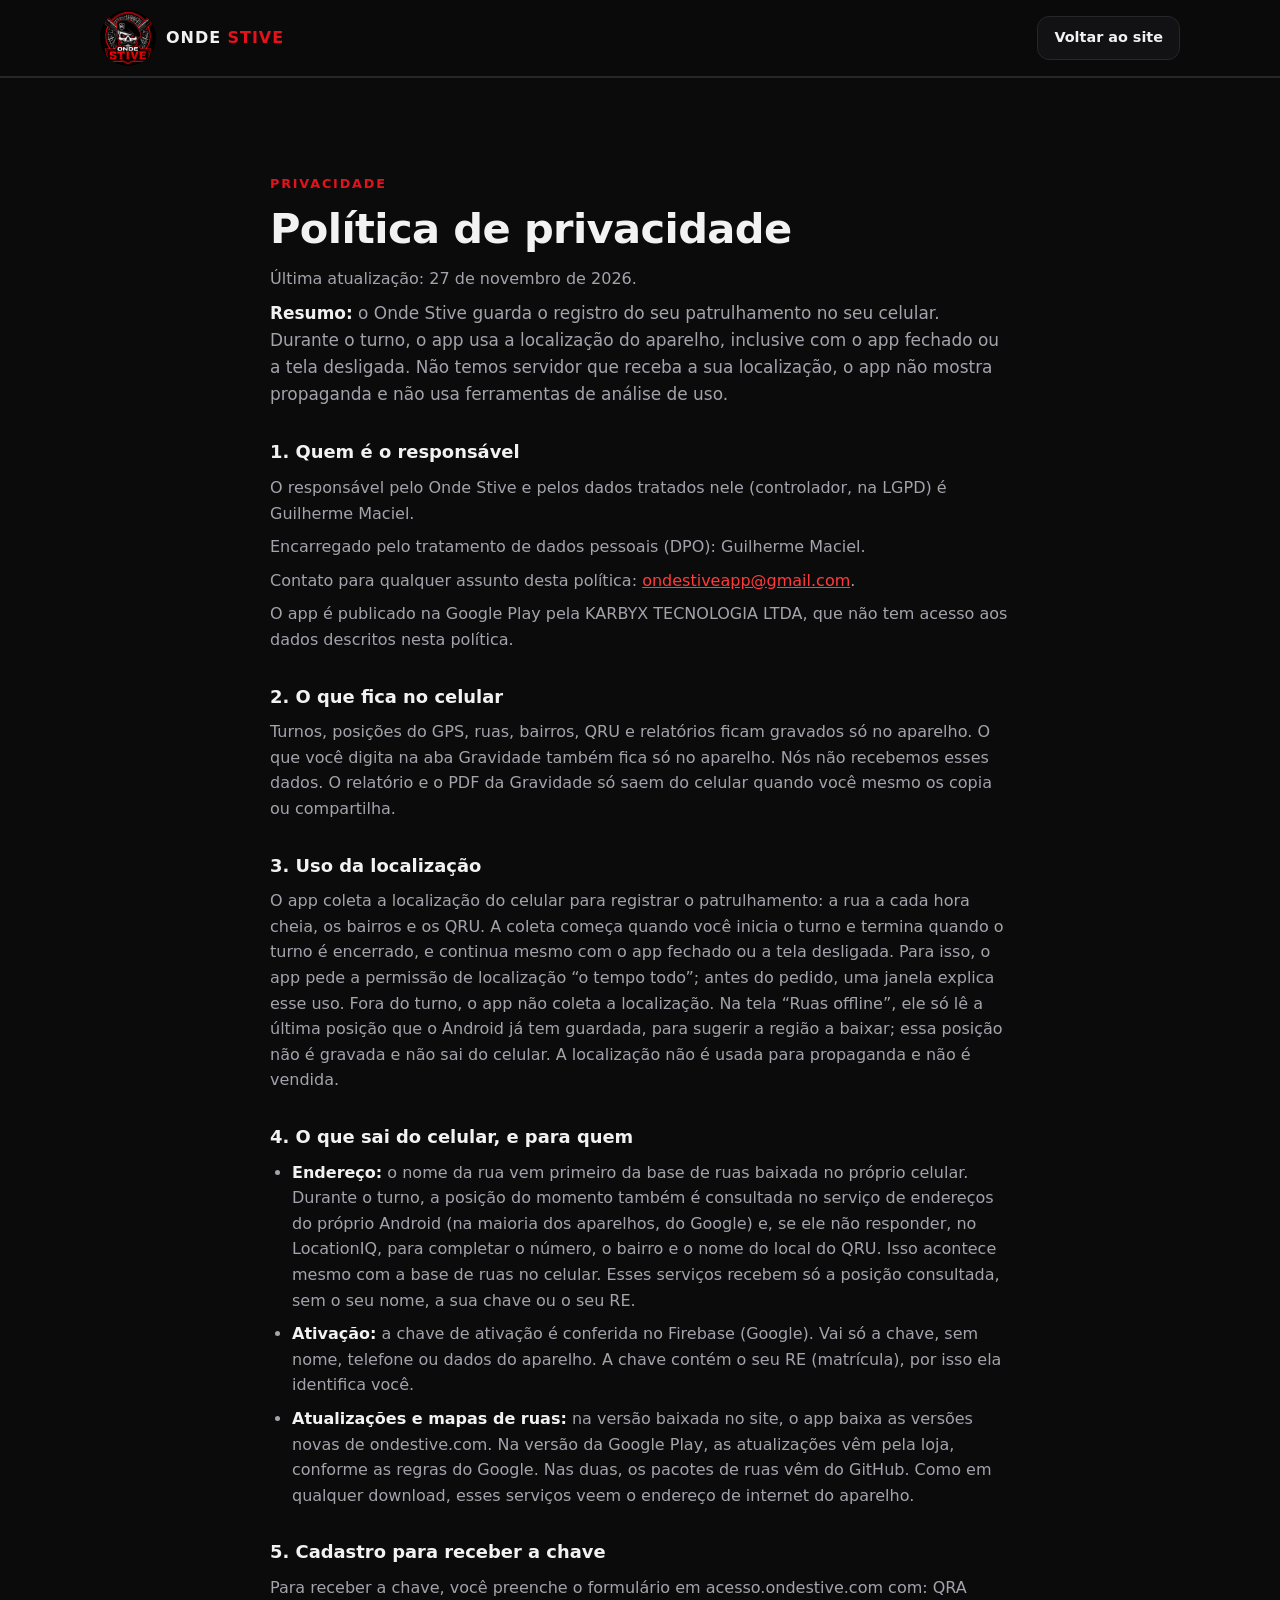
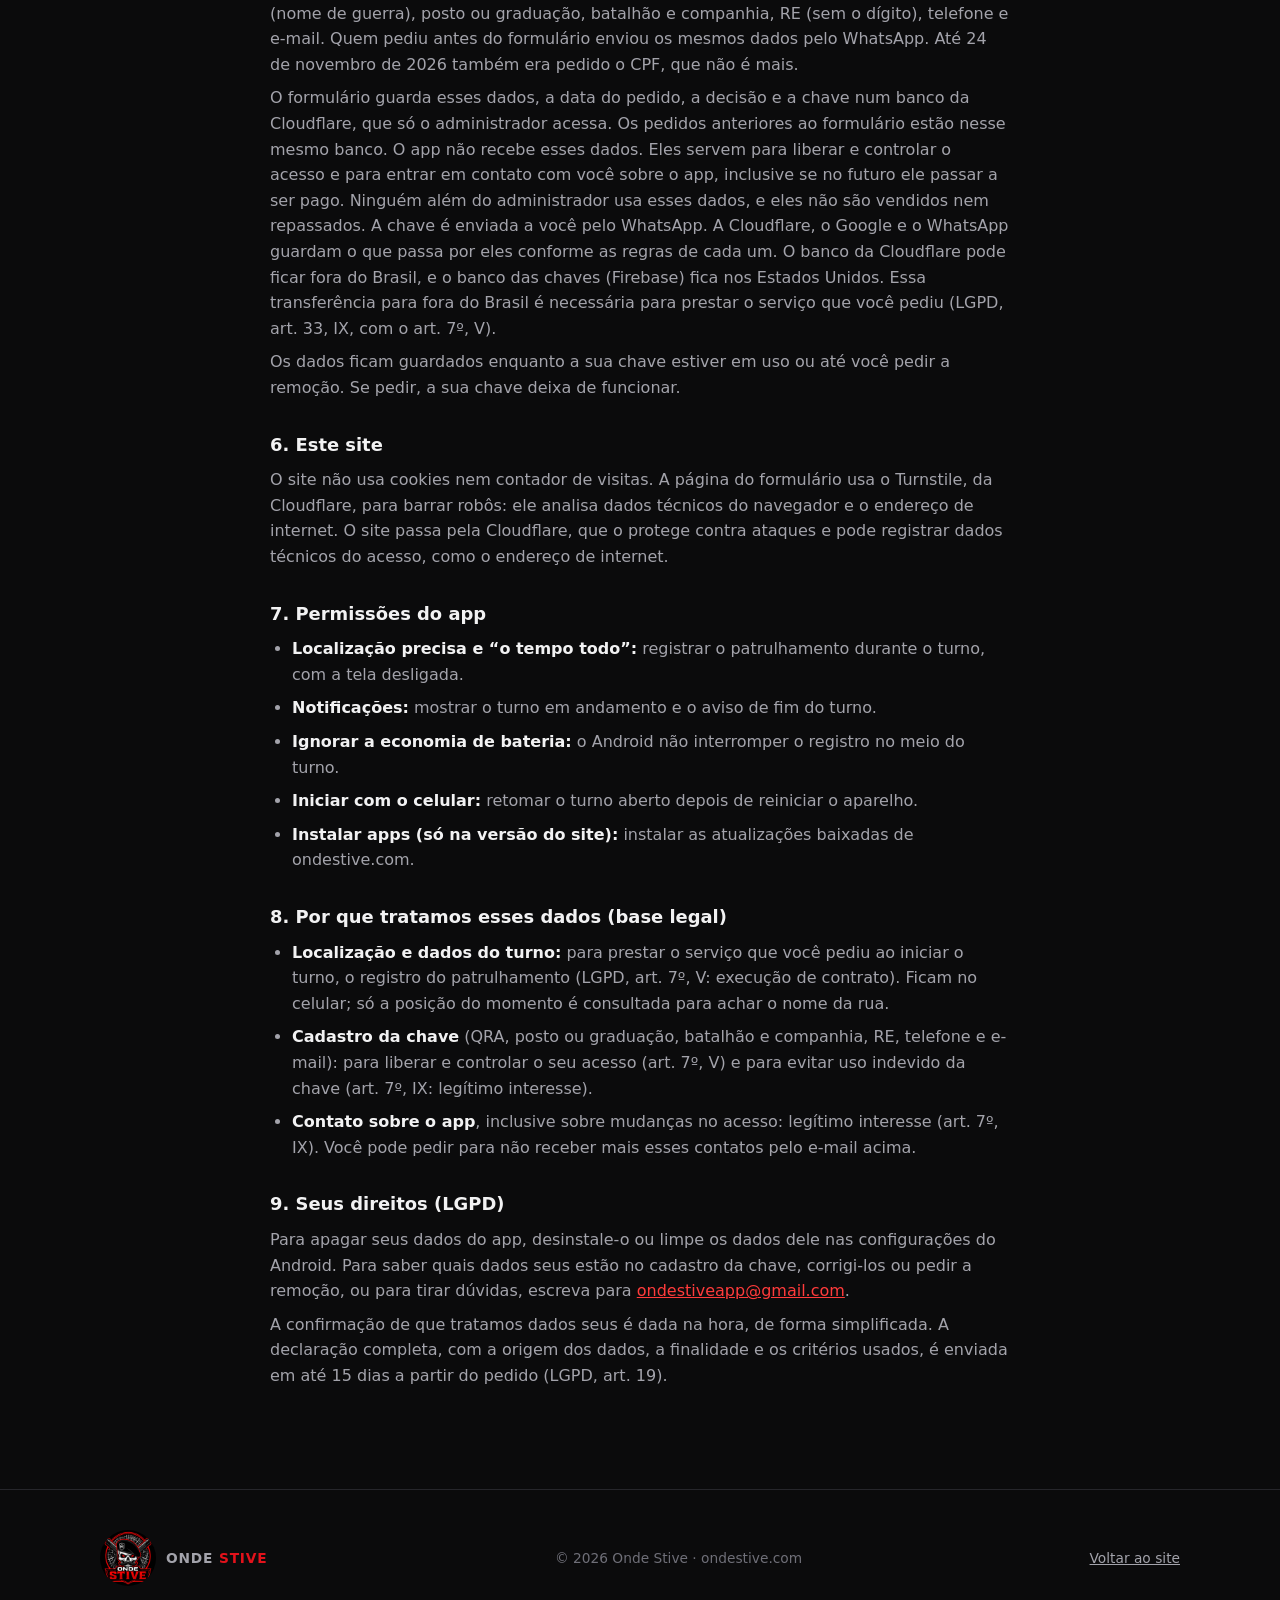
==== commit e2fef951: "política: sem a planilha do Drive e pedidos antigos só pelo WhatsApp" ====
--- a/privacidade.html
+++ b/privacidade.html
@@ -48,8 +48,8 @@
     </ul>
 
     <h3>5. Cadastro para receber a chave</h3>
-    <p>Para receber a chave, você preenche o formulário em acesso.ondestive.com com: QRA (nome de guerra), posto ou graduação, batalhão e companhia, RE (sem o dígito), telefone e e-mail. Quem pediu antes do formulário enviou os mesmos dados pelo WhatsApp ou por e-mail. Até 24 de novembro de 2026 também era pedido o CPF, que não é mais.</p>
-    <p>O formulário guarda esses dados, a data do pedido, a decisão e a chave num banco da Cloudflare, que só o administrador acessa. Os pedidos anteriores ao formulário estão nesse mesmo banco e numa planilha no Google Drive. O app não recebe esses dados. Eles servem para liberar e controlar o acesso e para entrar em contato com você sobre o app, inclusive se no futuro ele passar a ser pago. Ninguém além do administrador usa esses dados, e eles não são vendidos nem repassados. A chave é enviada a você pelo WhatsApp. A Cloudflare, o Google e o WhatsApp guardam o que passa por eles conforme as regras de cada um. O banco da Cloudflare pode ficar fora do Brasil, e o banco das chaves (Firebase) fica nos Estados Unidos. Essa transferência para fora do Brasil é necessária para prestar o serviço que você pediu (LGPD, art. 33, IX, com o art. 7º, V).</p>
+    <p>Para receber a chave, você preenche o formulário em acesso.ondestive.com com: QRA (nome de guerra), posto ou graduação, batalhão e companhia, RE (sem o dígito), telefone e e-mail. Quem pediu antes do formulário enviou os mesmos dados pelo WhatsApp. Até 24 de novembro de 2026 também era pedido o CPF, que não é mais.</p>
+    <p>O formulário guarda esses dados, a data do pedido, a decisão e a chave num banco da Cloudflare, que só o administrador acessa. Os pedidos anteriores ao formulário estão nesse mesmo banco. O app não recebe esses dados. Eles servem para liberar e controlar o acesso e para entrar em contato com você sobre o app, inclusive se no futuro ele passar a ser pago. Ninguém além do administrador usa esses dados, e eles não são vendidos nem repassados. A chave é enviada a você pelo WhatsApp. A Cloudflare, o Google e o WhatsApp guardam o que passa por eles conforme as regras de cada um. O banco da Cloudflare pode ficar fora do Brasil, e o banco das chaves (Firebase) fica nos Estados Unidos. Essa transferência para fora do Brasil é necessária para prestar o serviço que você pediu (LGPD, art. 33, IX, com o art. 7º, V).</p>
     <p>Os dados ficam guardados enquanto a sua chave estiver em uso ou até você pedir a remoção. Se pedir, a sua chave deixa de funcionar.</p>
 
     <h3>6. Este site</h3>
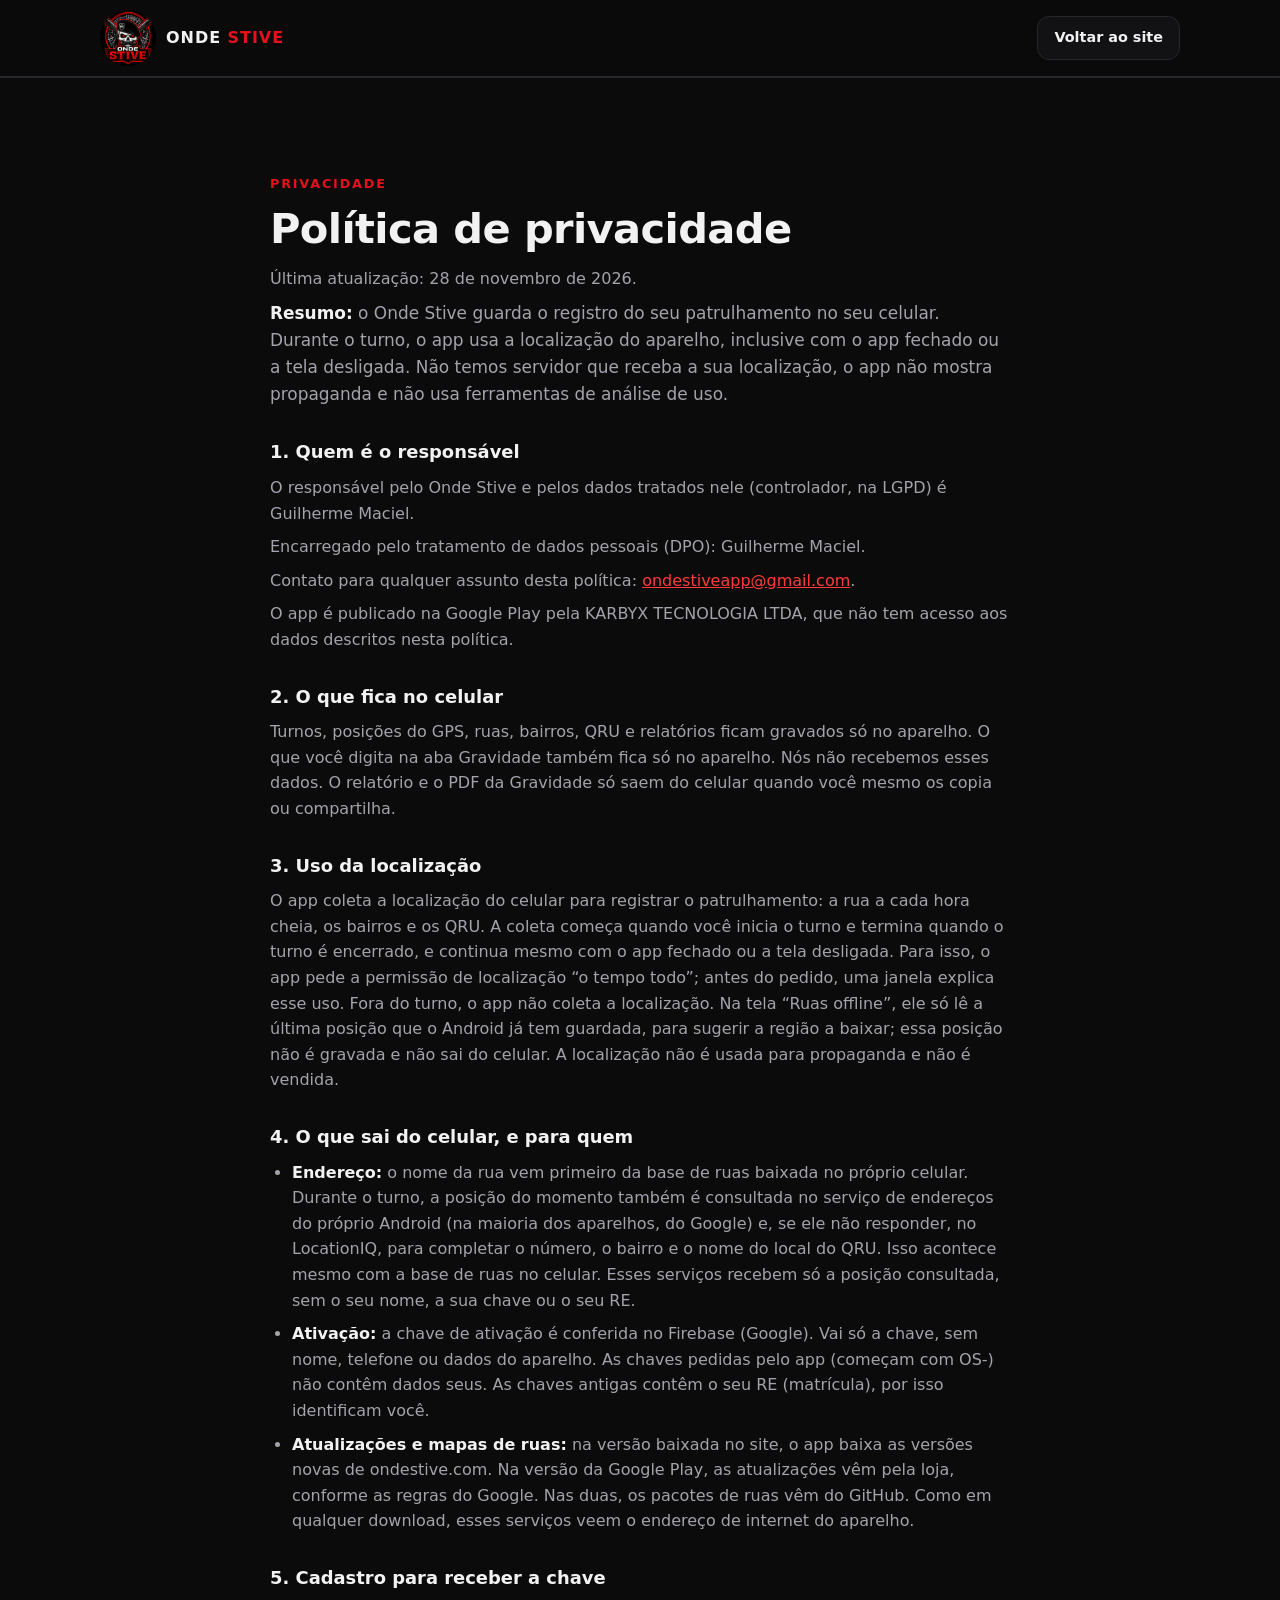
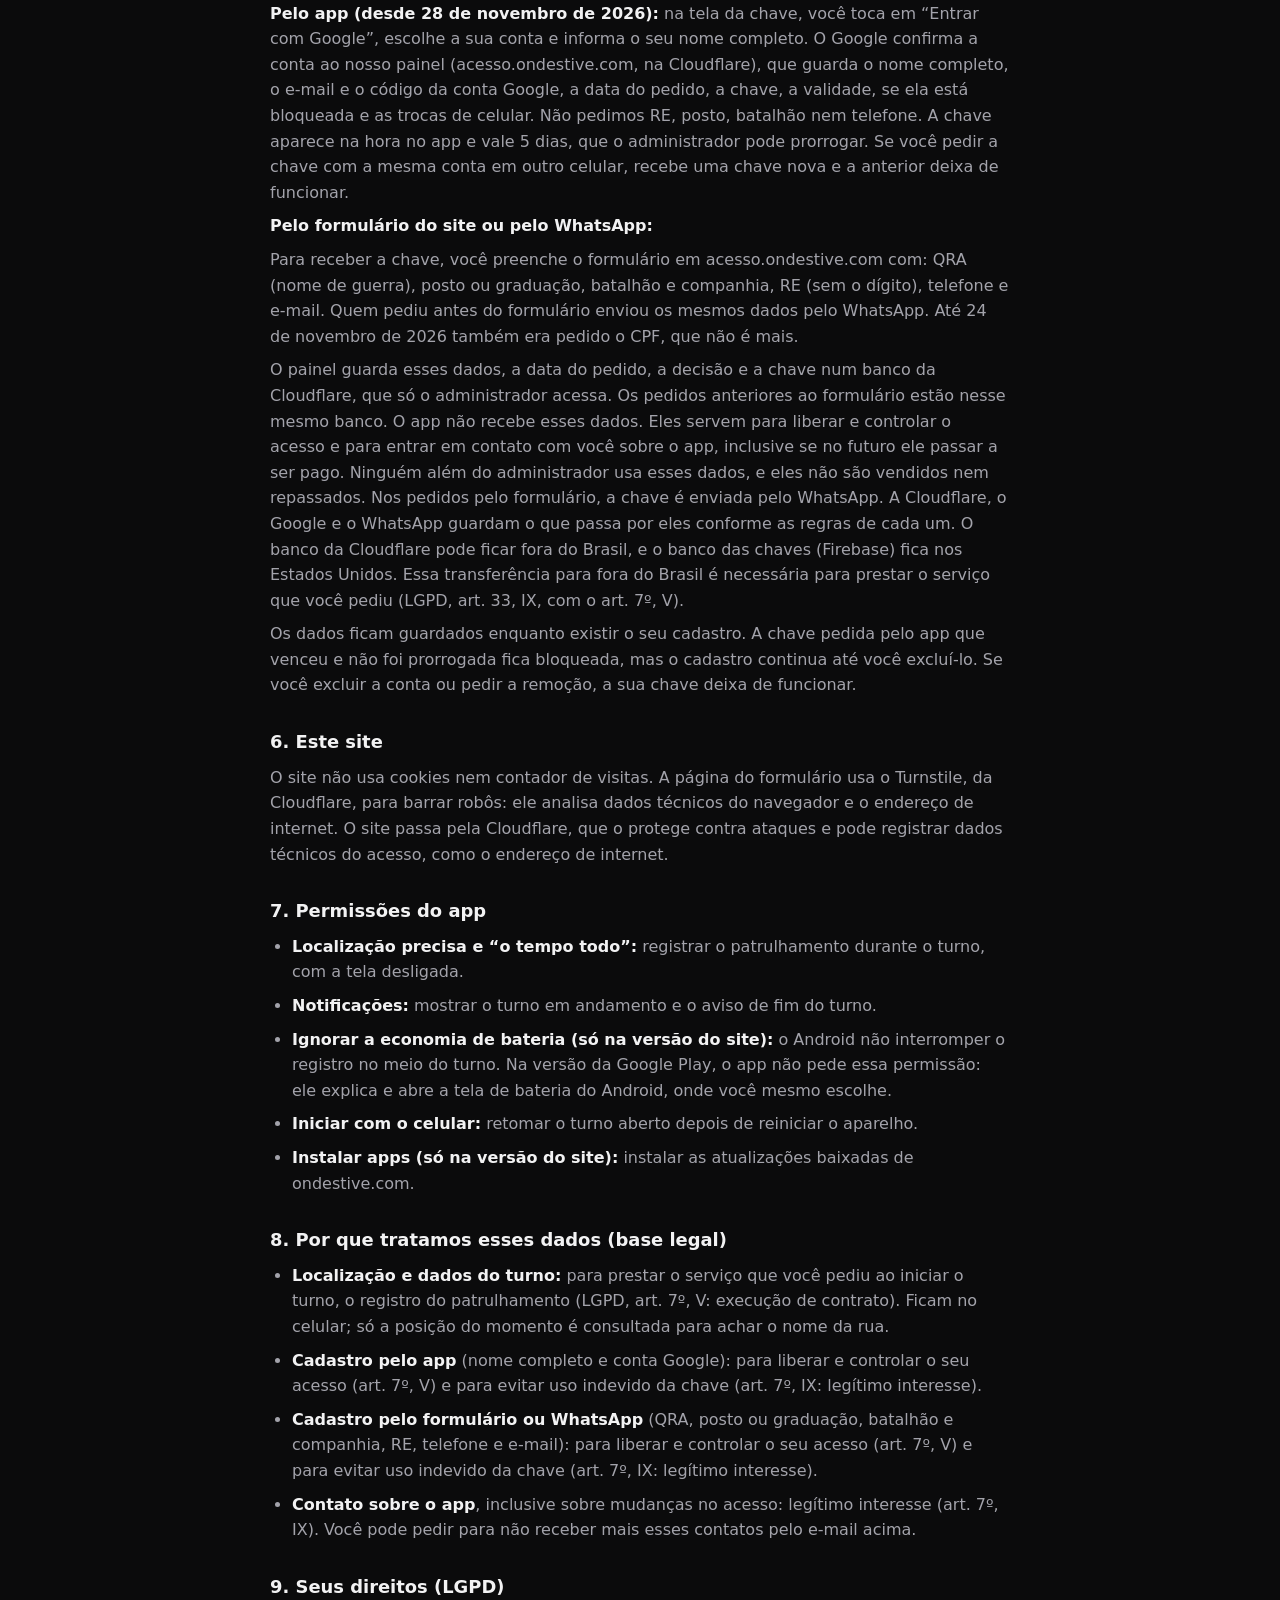
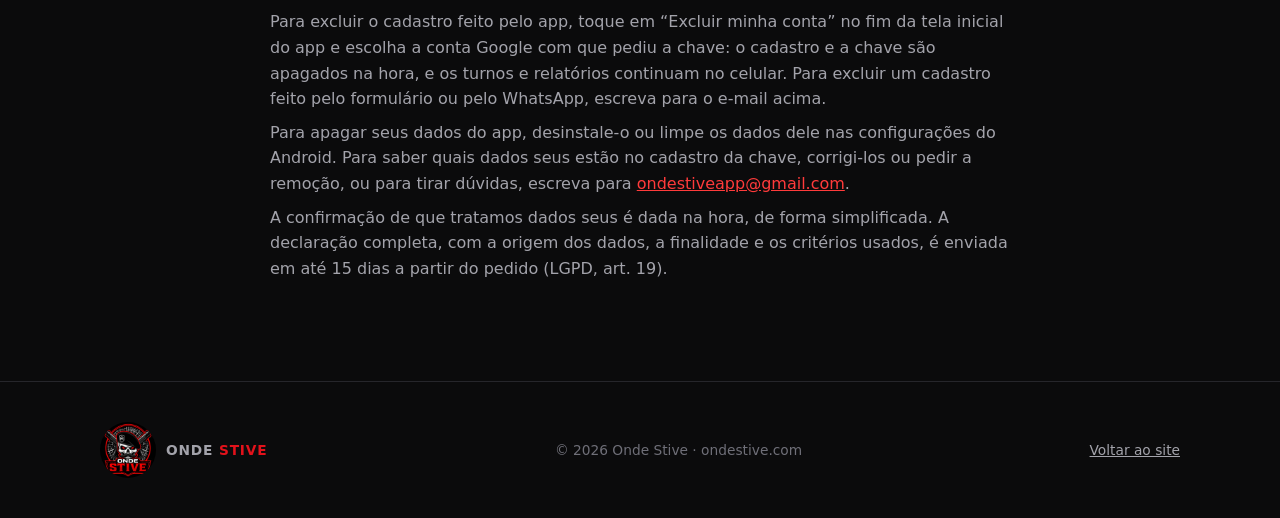
==== commit e8d8da34: "política: chave pelo app com o Google, excluir conta, bateria na Google Play" ====
--- a/privacidade.html
+++ b/privacidade.html
@@ -24,7 +24,7 @@
   <div class="wrap">
     <span class="kicker">Privacidade</span>
     <h2>Política de privacidade</h2>
-    <p>Última atualização: 27 de novembro de 2026.</p>
+    <p>Última atualização: 28 de novembro de 2026.</p>
 
     <p class="priv-sum"><b>Resumo:</b> o Onde Stive guarda o registro do seu patrulhamento no seu celular. Durante o turno, o app usa a localização do aparelho, inclusive com o app fechado ou a tela desligada. Não temos servidor que receba a sua localização, o app não mostra propaganda e não usa ferramentas de análise de uso.</p>
 
@@ -43,14 +43,16 @@
     <h3>4. O que sai do celular, e para quem</h3>
     <ul>
       <li><b>Endereço:</b> o nome da rua vem primeiro da base de ruas baixada no próprio celular. Durante o turno, a posição do momento também é consultada no serviço de endereços do próprio Android (na maioria dos aparelhos, do Google) e, se ele não responder, no LocationIQ, para completar o número, o bairro e o nome do local do QRU. Isso acontece mesmo com a base de ruas no celular. Esses serviços recebem só a posição consultada, sem o seu nome, a sua chave ou o seu RE.</li>
-      <li><b>Ativação:</b> a chave de ativação é conferida no Firebase (Google). Vai só a chave, sem nome, telefone ou dados do aparelho. A chave contém o seu RE (matrícula), por isso ela identifica você.</li>
+      <li><b>Ativação:</b> a chave de ativação é conferida no Firebase (Google). Vai só a chave, sem nome, telefone ou dados do aparelho. As chaves pedidas pelo app (começam com OS-) não contêm dados seus. As chaves antigas contêm o seu RE (matrícula), por isso identificam você.</li>
       <li><b>Atualizações e mapas de ruas:</b> na versão baixada no site, o app baixa as versões novas de ondestive.com. Na versão da Google Play, as atualizações vêm pela loja, conforme as regras do Google. Nas duas, os pacotes de ruas vêm do GitHub. Como em qualquer download, esses serviços veem o endereço de internet do aparelho.</li>
     </ul>
 
     <h3>5. Cadastro para receber a chave</h3>
+    <p><b>Pelo app (desde 28 de novembro de 2026):</b> na tela da chave, você toca em “Entrar com Google”, escolhe a sua conta e informa o seu nome completo. O Google confirma a conta ao nosso painel (acesso.ondestive.com, na Cloudflare), que guarda o nome completo, o e-mail e o código da conta Google, a data do pedido, a chave, a validade, se ela está bloqueada e as trocas de celular. Não pedimos RE, posto, batalhão nem telefone. A chave aparece na hora no app e vale 5 dias, que o administrador pode prorrogar. Se você pedir a chave com a mesma conta em outro celular, recebe uma chave nova e a anterior deixa de funcionar.</p>
+    <p><b>Pelo formulário do site ou pelo WhatsApp:</b></p>
     <p>Para receber a chave, você preenche o formulário em acesso.ondestive.com com: QRA (nome de guerra), posto ou graduação, batalhão e companhia, RE (sem o dígito), telefone e e-mail. Quem pediu antes do formulário enviou os mesmos dados pelo WhatsApp. Até 24 de novembro de 2026 também era pedido o CPF, que não é mais.</p>
-    <p>O formulário guarda esses dados, a data do pedido, a decisão e a chave num banco da Cloudflare, que só o administrador acessa. Os pedidos anteriores ao formulário estão nesse mesmo banco. O app não recebe esses dados. Eles servem para liberar e controlar o acesso e para entrar em contato com você sobre o app, inclusive se no futuro ele passar a ser pago. Ninguém além do administrador usa esses dados, e eles não são vendidos nem repassados. A chave é enviada a você pelo WhatsApp. A Cloudflare, o Google e o WhatsApp guardam o que passa por eles conforme as regras de cada um. O banco da Cloudflare pode ficar fora do Brasil, e o banco das chaves (Firebase) fica nos Estados Unidos. Essa transferência para fora do Brasil é necessária para prestar o serviço que você pediu (LGPD, art. 33, IX, com o art. 7º, V).</p>
-    <p>Os dados ficam guardados enquanto a sua chave estiver em uso ou até você pedir a remoção. Se pedir, a sua chave deixa de funcionar.</p>
+    <p>O painel guarda esses dados, a data do pedido, a decisão e a chave num banco da Cloudflare, que só o administrador acessa. Os pedidos anteriores ao formulário estão nesse mesmo banco. O app não recebe esses dados. Eles servem para liberar e controlar o acesso e para entrar em contato com você sobre o app, inclusive se no futuro ele passar a ser pago. Ninguém além do administrador usa esses dados, e eles não são vendidos nem repassados. Nos pedidos pelo formulário, a chave é enviada pelo WhatsApp. A Cloudflare, o Google e o WhatsApp guardam o que passa por eles conforme as regras de cada um. O banco da Cloudflare pode ficar fora do Brasil, e o banco das chaves (Firebase) fica nos Estados Unidos. Essa transferência para fora do Brasil é necessária para prestar o serviço que você pediu (LGPD, art. 33, IX, com o art. 7º, V).</p>
+    <p>Os dados ficam guardados enquanto existir o seu cadastro. A chave pedida pelo app que venceu e não foi prorrogada fica bloqueada, mas o cadastro continua até você excluí-lo. Se você excluir a conta ou pedir a remoção, a sua chave deixa de funcionar.</p>
 
     <h3>6. Este site</h3>
     <p>O site não usa cookies nem contador de visitas. A página do formulário usa o Turnstile, da Cloudflare, para barrar robôs: ele analisa dados técnicos do navegador e o endereço de internet. O site passa pela Cloudflare, que o protege contra ataques e pode registrar dados técnicos do acesso, como o endereço de internet.</p>
@@ -59,7 +61,7 @@
     <ul>
       <li><b>Localização precisa e “o tempo todo”:</b> registrar o patrulhamento durante o turno, com a tela desligada.</li>
       <li><b>Notificações:</b> mostrar o turno em andamento e o aviso de fim do turno.</li>
-      <li><b>Ignorar a economia de bateria:</b> o Android não interromper o registro no meio do turno.</li>
+      <li><b>Ignorar a economia de bateria (só na versão do site):</b> o Android não interromper o registro no meio do turno. Na versão da Google Play, o app não pede essa permissão: ele explica e abre a tela de bateria do Android, onde você mesmo escolhe.</li>
       <li><b>Iniciar com o celular:</b> retomar o turno aberto depois de reiniciar o aparelho.</li>
       <li><b>Instalar apps (só na versão do site):</b> instalar as atualizações baixadas de ondestive.com.</li>
     </ul>
@@ -67,11 +69,13 @@
     <h3>8. Por que tratamos esses dados (base legal)</h3>
     <ul>
       <li><b>Localização e dados do turno:</b> para prestar o serviço que você pediu ao iniciar o turno, o registro do patrulhamento (LGPD, art. 7º, V: execução de contrato). Ficam no celular; só a posição do momento é consultada para achar o nome da rua.</li>
-      <li><b>Cadastro da chave</b> (QRA, posto ou graduação, batalhão e companhia, RE, telefone e e-mail): para liberar e controlar o seu acesso (art. 7º, V) e para evitar uso indevido da chave (art. 7º, IX: legítimo interesse).</li>
+      <li><b>Cadastro pelo app</b> (nome completo e conta Google): para liberar e controlar o seu acesso (art. 7º, V) e para evitar uso indevido da chave (art. 7º, IX: legítimo interesse).</li>
+      <li><b>Cadastro pelo formulário ou WhatsApp</b> (QRA, posto ou graduação, batalhão e companhia, RE, telefone e e-mail): para liberar e controlar o seu acesso (art. 7º, V) e para evitar uso indevido da chave (art. 7º, IX: legítimo interesse).</li>
       <li><b>Contato sobre o app</b>, inclusive sobre mudanças no acesso: legítimo interesse (art. 7º, IX). Você pode pedir para não receber mais esses contatos pelo e-mail acima.</li>
     </ul>
 
     <h3>9. Seus direitos (LGPD)</h3>
+    <p>Para excluir o cadastro feito pelo app, toque em “Excluir minha conta” no fim da tela inicial do app e escolha a conta Google com que pediu a chave: o cadastro e a chave são apagados na hora, e os turnos e relatórios continuam no celular. Para excluir um cadastro feito pelo formulário ou pelo WhatsApp, escreva para o e-mail acima.</p>
     <p>Para apagar seus dados do app, desinstale-o ou limpe os dados dele nas configurações do Android. Para saber quais dados seus estão no cadastro da chave, corrigi-los ou pedir a remoção, ou para tirar dúvidas, escreva para <a href="mailto:ondestiveapp@gmail.com">ondestiveapp@gmail.com</a>.</p>
     <p>A confirmação de que tratamos dados seus é dada na hora, de forma simplificada. A declaração completa, com a origem dos dados, a finalidade e os critérios usados, é enviada em até 15 dias a partir do pedido (LGPD, art. 19).</p>
   </div>
